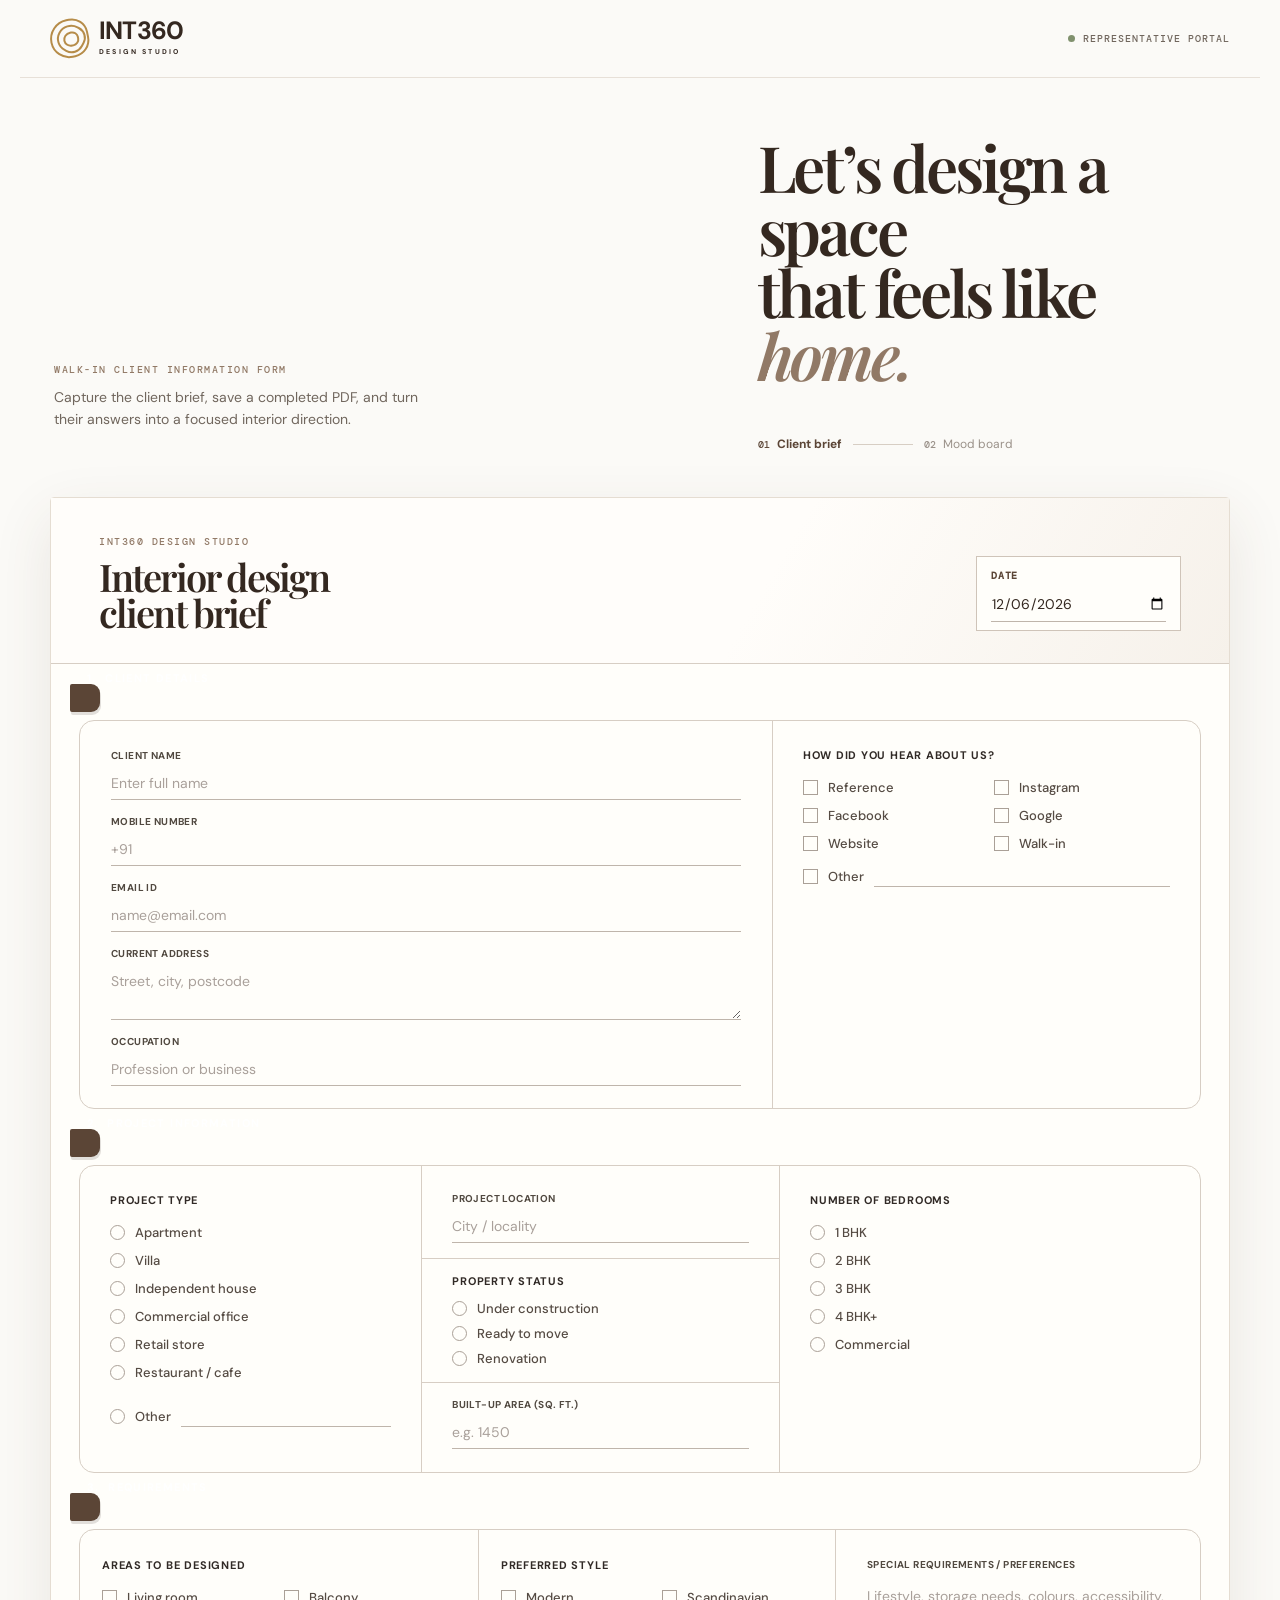
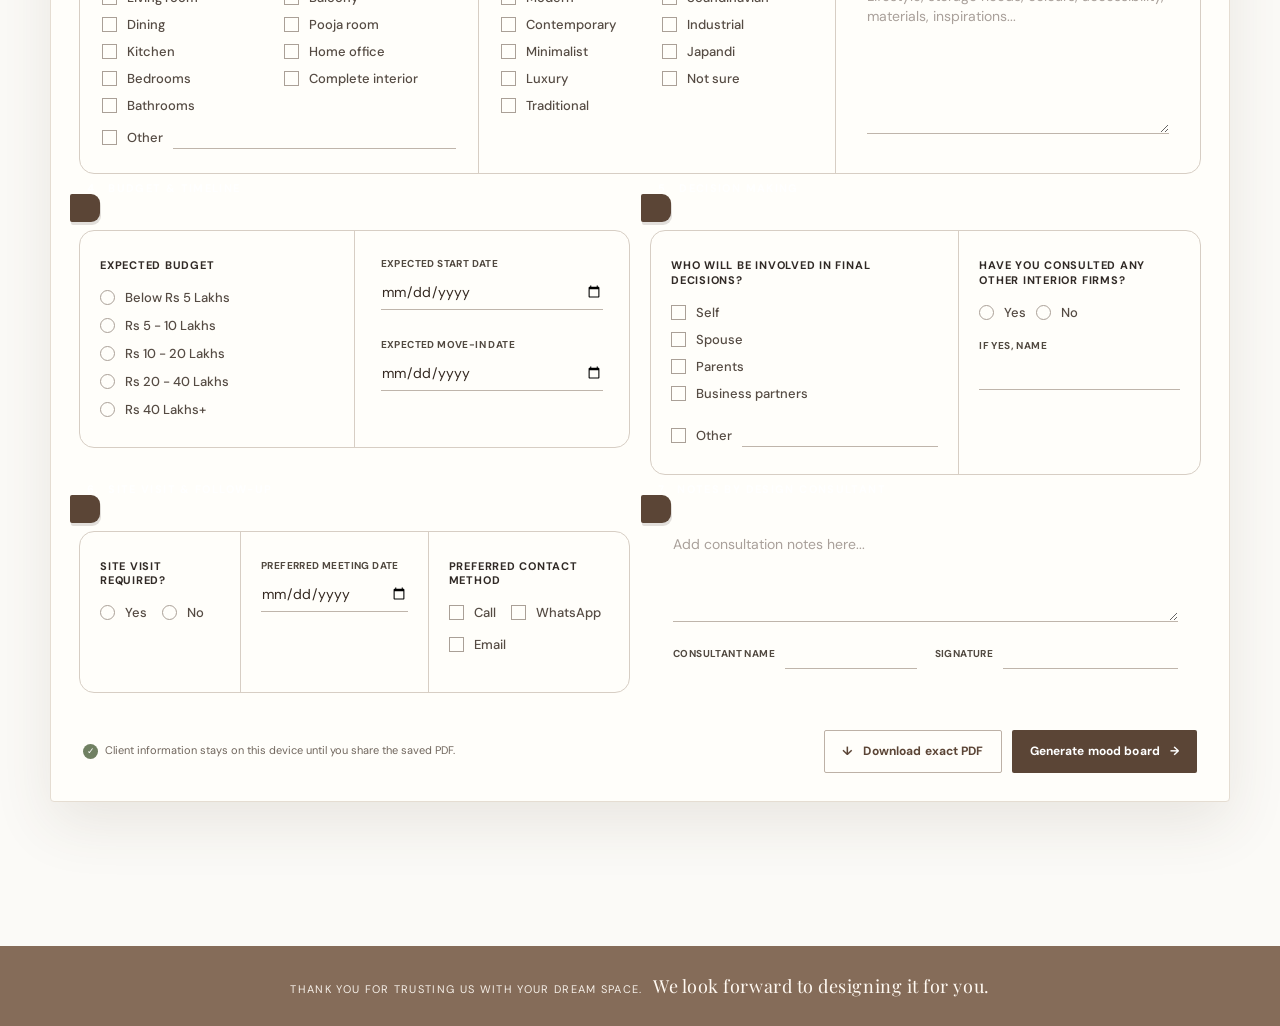
==== index.html @ fd920ab2 "Initialize project and fix PDF rendering" ====
<!doctype html>
<html lang="en">
  <head>
    <meta charset="UTF-8" />
    <meta name="viewport" content="width=device-width, initial-scale=1.0" />
    <meta name="theme-color" content="#443329" />
    <title>INT360 | Client Intake</title>
    <link rel="preconnect" href="https://images.unsplash.com" />
    <link rel="preconnect" href="https://fonts.googleapis.com" />
    <link rel="preconnect" href="https://fonts.gstatic.com" crossorigin />
    <link href="https://fonts.googleapis.com/css2?family=DM+Mono:wght@400;500&family=DM+Sans:wght@400;500;600;700&family=Playfair+Display:wght@600;700&display=swap" rel="stylesheet" />
    <link rel="stylesheet" href="styles.css" />
  </head>
  <body>
    <div class="page-shell">
      <header class="site-header">
        <a class="brand" href="#intake" aria-label="INT360 Design Studio home">
          <span class="brand-mark" aria-hidden="true"><i></i><i></i><i></i></span>
          <span><b>INT360</b><small>DESIGN STUDIO</small></span>
        </a>
        <div class="header-meta">
          <span class="live-dot"></span>
          <span>REPRESENTATIVE PORTAL</span>
        </div>
      </header>

      <main>
        <section class="intro" aria-labelledby="page-title">
          <p class="eyebrow">Walk-in client information form</p>
          <h1 id="page-title">Let’s design a space<br />that feels like <em>home.</em></h1>
          <p class="intro-copy">Capture the client brief, save a completed PDF, and turn their answers into a focused interior direction.</p>
          <div class="progress" aria-label="Two step process">
            <span class="active"><b>01</b> Client brief</span>
            <i></i>
            <span><b>02</b> Mood board</span>
          </div>
        </section>

        <section id="intake" class="intake-card" aria-labelledby="form-heading">
          <div class="form-heading">
            <div>
              <p class="form-kicker">INT360 DESIGN STUDIO</p>
              <h2 id="form-heading">Interior design<br />client brief</h2>
            </div>
            <label class="date-field">DATE
              <input type="date" name="form-date" id="form-date" />
            </label>
          </div>

          <form id="client-form">
            <fieldset class="form-section client-details">
              <legend><span>1.</span> Client details</legend>
              <div class="client-grid">
                <div class="field-stack">
                  <label>Client name<input name="clientName" id="client-name" type="text" placeholder="Enter full name" required /></label>
                  <label>Mobile number<input name="mobile" type="tel" placeholder="+91" required /></label>
                  <label>Email ID<input name="email" type="email" placeholder="name@email.com" /></label>
                  <label>Current address<textarea name="address" rows="2" placeholder="Street, city, postcode"></textarea></label>
                  <label>Occupation<input name="occupation" type="text" placeholder="Profession or business" /></label>
                </div>
                <div class="checkbox-group source-group">
                  <p class="group-title">How did you hear about us?</p>
                  <div class="options two-columns">
                    <label><input type="checkbox" name="source" value="Reference" /><span>Reference</span></label>
                    <label><input type="checkbox" name="source" value="Instagram" /><span>Instagram</span></label>
                    <label><input type="checkbox" name="source" value="Facebook" /><span>Facebook</span></label>
                    <label><input type="checkbox" name="source" value="Google" /><span>Google</span></label>
                    <label><input type="checkbox" name="source" value="Website" /><span>Website</span></label>
                    <label><input type="checkbox" name="source" value="Walk-in" /><span>Walk-in</span></label>
                  </div>
                  <label class="other-input"><input type="checkbox" name="source" value="Other" /><span>Other</span><input type="text" name="sourceOther" aria-label="Other source" /></label>
                </div>
              </div>
            </fieldset>

            <fieldset class="form-section">
              <legend><span>2.</span> Project information</legend>
              <div class="project-grid">
                <div class="checkbox-group bordered-right">
                  <p class="group-title">Project type</p>
                  <div class="options">
                    <label><input type="radio" name="projectType" value="Apartment" /><span>Apartment</span></label>
                    <label><input type="radio" name="projectType" value="Villa" /><span>Villa</span></label>
                    <label><input type="radio" name="projectType" value="Independent House" /><span>Independent house</span></label>
                    <label><input type="radio" name="projectType" value="Commercial Office" /><span>Commercial office</span></label>
                    <label><input type="radio" name="projectType" value="Retail Store" /><span>Retail store</span></label>
                    <label><input type="radio" name="projectType" value="Restaurant / Cafe" /><span>Restaurant / cafe</span></label>
                    <label class="other-input"><input type="radio" name="projectType" value="Other" /><span>Other</span><input type="text" name="projectTypeOther" aria-label="Other project type" /></label>
                  </div>
                </div>
                <div class="project-middle bordered-right">
                  <label>Project location<input name="location" type="text" placeholder="City / locality" /></label>
                  <div class="inner-divider"></div>
                  <div class="checkbox-group compact">
                    <p class="group-title">Property status</p>
                    <div class="options">
                      <label><input type="radio" name="propertyStatus" value="Under Construction" /><span>Under construction</span></label>
                      <label><input type="radio" name="propertyStatus" value="Ready to Move" /><span>Ready to move</span></label>
                      <label><input type="radio" name="propertyStatus" value="Renovation" /><span>Renovation</span></label>
                    </div>
                  </div>
                  <div class="inner-divider"></div>
                  <label>Built-up area (sq. ft.)<input name="area" type="number" min="0" placeholder="e.g. 1450" /></label>
                </div>
                <div class="checkbox-group bedrooms">
                  <p class="group-title">Number of bedrooms</p>
                  <div class="options">
                    <label><input type="radio" name="bedrooms" value="1 BHK" /><span>1 BHK</span></label>
                    <label><input type="radio" name="bedrooms" value="2 BHK" /><span>2 BHK</span></label>
                    <label><input type="radio" name="bedrooms" value="3 BHK" /><span>3 BHK</span></label>
                    <label><input type="radio" name="bedrooms" value="4 BHK+" /><span>4 BHK+</span></label>
                    <label><input type="radio" name="bedrooms" value="Commercial" /><span>Commercial</span></label>
                  </div>
                </div>
              </div>
            </fieldset>

            <fieldset class="form-section">
              <legend><span>3.</span> Requirements</legend>
              <div class="requirements-grid">
                <div class="checkbox-group bordered-right">
                  <p class="group-title">Areas to be designed</p>
                  <div class="options two-columns">
                    <label><input type="checkbox" name="areas" value="Living Room" /><span>Living room</span></label>
                    <label><input type="checkbox" name="areas" value="Balcony" /><span>Balcony</span></label>
                    <label><input type="checkbox" name="areas" value="Dining" /><span>Dining</span></label>
                    <label><input type="checkbox" name="areas" value="Pooja Room" /><span>Pooja room</span></label>
                    <label><input type="checkbox" name="areas" value="Kitchen" /><span>Kitchen</span></label>
                    <label><input type="checkbox" name="areas" value="Home Office" /><span>Home office</span></label>
                    <label><input type="checkbox" name="areas" value="Bedrooms" /><span>Bedrooms</span></label>
                    <label><input type="checkbox" name="areas" value="Complete Interior" /><span>Complete interior</span></label>
                    <label><input type="checkbox" name="areas" value="Bathrooms" /><span>Bathrooms</span></label>
                  </div>
                  <label class="other-input"><input type="checkbox" name="areas" value="Other" /><span>Other</span><input type="text" name="areasOther" aria-label="Other area" /></label>
                </div>
                <div class="checkbox-group bordered-right styles">
                  <p class="group-title">Preferred style</p>
                  <div class="options two-columns">
                    <label><input type="checkbox" name="style" value="Modern" /><span>Modern</span></label>
                    <label><input type="checkbox" name="style" value="Scandinavian" /><span>Scandinavian</span></label>
                    <label><input type="checkbox" name="style" value="Contemporary" /><span>Contemporary</span></label>
                    <label><input type="checkbox" name="style" value="Industrial" /><span>Industrial</span></label>
                    <label><input type="checkbox" name="style" value="Minimalist" /><span>Minimalist</span></label>
                    <label><input type="checkbox" name="style" value="Japandi" /><span>Japandi</span></label>
                    <label><input type="checkbox" name="style" value="Luxury" /><span>Luxury</span></label>
                    <label><input type="checkbox" name="style" value="Not Sure" /><span>Not sure</span></label>
                    <label><input type="checkbox" name="style" value="Traditional" /><span>Traditional</span></label>
                  </div>
                </div>
                <label class="special-field">Special requirements / preferences<textarea name="preferences" rows="7" placeholder="Lifestyle, storage needs, colours, accessibility, materials, inspirations..."></textarea></label>
              </div>
            </fieldset>

            <div class="split-row">
              <fieldset class="form-section half-section">
                <legend><span>4.</span> Budget &amp; timeline</legend>
                <div class="budget-grid">
                  <div class="checkbox-group bordered-right">
                    <p class="group-title">Expected budget</p>
                    <div class="options">
                      <label><input type="radio" name="budget" value="Below Rs 5 Lakhs" /><span>Below Rs 5 Lakhs</span></label>
                      <label><input type="radio" name="budget" value="Rs 5 - 10 Lakhs" /><span>Rs 5 - 10 Lakhs</span></label>
                      <label><input type="radio" name="budget" value="Rs 10 - 20 Lakhs" /><span>Rs 10 - 20 Lakhs</span></label>
                      <label><input type="radio" name="budget" value="Rs 20 - 40 Lakhs" /><span>Rs 20 - 40 Lakhs</span></label>
                      <label><input type="radio" name="budget" value="Rs 40 Lakhs+" /><span>Rs 40 Lakhs+</span></label>
                    </div>
                  </div>
                  <div class="dates">
                    <label>Expected start date<input name="startDate" type="date" /></label>
                    <label>Expected move-in date<input name="moveInDate" type="date" /></label>
                  </div>
                </div>
              </fieldset>

              <fieldset class="form-section half-section">
                <legend><span>5.</span> Decision making</legend>
                <div class="decision-grid">
                  <div class="checkbox-group bordered-right">
                    <p class="group-title">Who will be involved in final decisions?</p>
                    <div class="options">
                      <label><input type="checkbox" name="decisionMakers" value="Self" /><span>Self</span></label>
                      <label><input type="checkbox" name="decisionMakers" value="Spouse" /><span>Spouse</span></label>
                      <label><input type="checkbox" name="decisionMakers" value="Parents" /><span>Parents</span></label>
                      <label><input type="checkbox" name="decisionMakers" value="Business Partners" /><span>Business partners</span></label>
                      <label class="other-input"><input type="checkbox" name="decisionMakers" value="Other" /><span>Other</span><input type="text" name="decisionOther" aria-label="Other decision maker" /></label>
                    </div>
                  </div>
                  <div class="checkbox-group consult">
                    <p class="group-title">Have you consulted any other interior firms?</p>
                    <div class="options inline-options">
                      <label><input type="radio" name="otherFirms" value="Yes" /><span>Yes</span></label>
                      <label><input type="radio" name="otherFirms" value="No" /><span>No</span></label>
                    </div>
                    <label class="mini-input">If yes, name<input name="otherFirmName" type="text" /></label>
                  </div>
                </div>
              </fieldset>
            </div>

            <div class="split-row last-row">
              <fieldset class="form-section half-section">
                <legend><span>6.</span> Site visit &amp; follow-up</legend>
                <div class="followup-grid">
                  <div class="checkbox-group bordered-right">
                    <p class="group-title">Site visit required?</p>
                    <div class="options inline-options"><label><input type="radio" name="siteVisit" value="Yes" /><span>Yes</span></label><label><input type="radio" name="siteVisit" value="No" /><span>No</span></label></div>
                  </div>
                  <label class="bordered-right">Preferred meeting date<input name="meetingDate" type="date" /></label>
                  <div class="checkbox-group">
                    <p class="group-title">Preferred contact method</p>
                    <div class="options inline-options"><label><input type="checkbox" name="contact" value="Call" /><span>Call</span></label><label><input type="checkbox" name="contact" value="WhatsApp" /><span>WhatsApp</span></label><label><input type="checkbox" name="contact" value="Email" /><span>Email</span></label></div>
                  </div>
                </div>
              </fieldset>

              <fieldset class="form-section half-section consultant-section">
                <legend><span>7.</span> Notes by design consultant</legend>
                <textarea name="consultantNotes" rows="4" aria-label="Notes by design consultant" placeholder="Add consultation notes here..."></textarea>
                <div class="consultant-signoff"><label>Consultant name<input name="consultantName" type="text" /></label><label>Signature<input name="signature" type="text" /></label></div>
              </fieldset>
            </div>

            <div class="form-actions">
              <p><span class="privacy-mark">✓</span> Client information stays on this device until you share the saved PDF.</p>
              <div class="action-buttons">
                <button type="button" class="button secondary" id="save-pdf"><span>↓</span> Download exact PDF</button>
                <button type="submit" class="button primary">Generate mood board <span>→</span></button>
              </div>
            </div>
          </form>
        </section>

        <section id="moodboard" class="moodboard" hidden aria-live="polite">
          <div class="moodboard-heading">
            <div>
              <p class="eyebrow">Step 02 · Design direction</p>
              <h2 id="mood-title">A mood board for <em>your client.</em></h2>
            </div>
            <button class="button secondary" type="button" id="back-to-form">← Edit brief</button>
          </div>
          <div class="direction-strip">
            <div><span>DESIGN LANGUAGE</span><b id="direction-style">Contemporary warmth</b></div>
            <div><span>PROJECT</span><b id="direction-project">Interior project</b></div>
            <div><span>FOCUS</span><b id="direction-focus">Comfort + function</b></div>
            <div><span>CLIENT CUES</span><b id="direction-cues">Personalised direction</b></div>
            <button class="button dark" type="button" id="save-board">↓ Save board as PDF</button>
          </div>
          <div class="board-layout">
            <figure class="board-image image-large"><img id="board-image-1" src="https://images.unsplash.com/photo-1618221195710-dd6b41faaea6?auto=format&fit=crop&w=1200&q=85" alt="Warm contemporary living room" /><figcaption id="board-caption-1">Soft structure, natural light</figcaption></figure>
            <figure class="board-image image-tall"><img id="board-image-2" src="https://images.unsplash.com/photo-1600566753190-17f0baa2a6c3?auto=format&fit=crop&w=900&q=85" alt="Designed interior detail" /><figcaption id="board-caption-2">Material tactility</figcaption></figure>
            <div class="palette-card">
              <p class="eyebrow">Material palette</p>
              <div class="swatches" id="swatches"><i style="--colour:#3f3029"></i><i style="--colour:#8e715b"></i><i style="--colour:#d5c2a5"></i><i style="--colour:#f0e9df"></i></div>
              <p id="palette-copy">Walnut · bronzed metal · limestone · warm ivory</p>
            </div>
            <figure class="board-image image-wide"><img id="board-image-3" src="https://images.unsplash.com/photo-1616486338812-3dadae4b4ace?auto=format&fit=crop&w=1200&q=85" alt="Minimal bedroom interior" /><figcaption id="board-caption-3">A composed, lived-in calm</figcaption></figure>
            <aside class="board-notes">
              <span class="quote-mark">“</span>
              <p id="board-brief">A directional concept shaped around the client’s brief.</p>
              <span class="note-label">CONCEPT NOTE</span>
            </aside>
          </div>
          <p class="board-footnote">This is an early visual direction, intended to guide the studio conversation rather than final material selection.</p>
        </section>
      </main>

      <footer>Thank you for trusting us with your dream space. <em>We look forward to designing it for you.</em></footer>
    </div>
    <div id="toast" role="status" aria-live="polite"></div>
    <script src="app.js"></script>
  </body>
</html>
---- styles.css ----
:root {
  --ink: #342820;
  --brown: #5b4536;
  --clay: #917966;
  --sand: #ebe4da;
  --paper: #fbfaf7;
  --line: #d7cec4;
  --muted: #70665d;
  --accent: #b68c49;
}

* { box-sizing: border-box; }
html { scroll-behavior: smooth; }
body { margin: 0; color: var(--ink); background: #eee9e1; font-family: "DM Sans", Arial, sans-serif; }
button, input, textarea { font: inherit; }
button { cursor: pointer; }
.page-shell { overflow: hidden; background: var(--paper); min-height: 100vh; }
.site-header { height: 78px; max-width: 1240px; margin: auto; display: flex; align-items: center; justify-content: space-between; padding: 0 30px; border-bottom: 1px solid #e7e0d8; }
.brand { display: inline-flex; align-items: center; gap: 10px; color: var(--ink); text-decoration: none; letter-spacing: -.05em; }
.brand b { display: block; font-size: 25px; line-height: 20px; }
.brand small { display: block; margin-top: 6px; font-size: 7px; letter-spacing: .31em; font-weight: 700; }
.brand-mark { width: 39px; height: 39px; position: relative; transform: rotate(-12deg); }
.brand-mark i { position: absolute; border: 2px solid var(--accent); border-radius: 55% 45% 48% 52%; inset: 0; }
.brand-mark i:nth-child(2) { inset: 6px 4px 5px 7px; transform: rotate(40deg); }
.brand-mark i:nth-child(3) { inset: 13px 10px 11px 13px; }
.header-meta { display: flex; align-items: center; gap: 8px; font: 500 10px "DM Mono", monospace; letter-spacing: .1em; color: var(--muted); }
.live-dot { width: 7px; height: 7px; background: #80916e; border-radius: 50%; }

main { max-width: 1240px; margin: auto; padding: 58px 30px 76px; }
.intro { display: grid; grid-template-columns: minmax(0, 1.15fr) minmax(310px, .85fr); column-gap: 70px; align-items: end; padding: 0 4px 45px; }
.eyebrow, .form-kicker { margin: 0 0 11px; color: var(--clay); text-transform: uppercase; letter-spacing: .15em; font: 500 10px "DM Mono", monospace; }
h1, h2 { font-family: "Playfair Display", Georgia, serif; font-weight: 600; letter-spacing: -.05em; }
h1 { margin: 0; max-width: 700px; font-size: clamp(40px, 5vw, 68px); line-height: .98; }
h1 em, h2 em, footer em { color: var(--clay); font-weight: 600; }
.intro-copy { margin: 0 0 22px; max-width: 370px; color: var(--muted); line-height: 1.55; font-size: 14px; }
.progress { display: flex; align-items: center; gap: 11px; color: #9a9189; font-size: 12px; }
.progress span { display: flex; align-items: center; gap: 7px; }
.progress b { font: 500 10px "DM Mono", monospace; }
.progress .active { color: var(--brown); font-weight: 700; }
.progress i { height: 1px; width: 60px; background: var(--line); }

.intake-card { background: #fffefa; box-shadow: 0 21px 60px rgba(82, 62, 47, .11); border: 1px solid #e5ddd2; border-radius: 4px; }
.form-heading { min-height: 159px; padding: 37px 48px 32px; display: flex; align-items: end; justify-content: space-between; border-bottom: 1px solid var(--line); background: linear-gradient(120deg, #fffdfa 60%, #f6f1ea); }
.form-heading h2 { margin: 0; font-size: 38px; line-height: .95; }
.date-field { width: 205px; padding: 12px 14px 8px; color: var(--brown); border: 1px solid #cfc4b9; background: #fffefa; font: 600 10px "DM Mono", monospace; letter-spacing: .08em; }
.date-field input { display: block; width: 100%; margin-top: 6px; padding: 0 0 3px; border: 0; border-bottom: 1px solid #a99e94; color: var(--ink); font: 13px "DM Sans", sans-serif; background: transparent; outline: 0; }
form { padding: 0 28px 28px; }
fieldset { min-inline-size: 0; margin: 0; padding: 28px 0 0; border: 0; }
.form-section { position: relative; }
legend { padding: 0; color: #fff; text-transform: uppercase; letter-spacing: .125em; font-size: 11px; font-weight: 700; }
legend span { margin-right: 4px; }
legend::before { content: ""; position: absolute; z-index: 0; left: -9px; top: 20px; width: fit-content; height: 28px; padding: 0 15px; border-radius: 2px 9px 9px 2px; background: var(--brown); box-shadow: 1px 3px 0 rgba(50, 37, 29, .14); }
legend { position: relative; z-index: 1; height: 28px; padding: 7px 8px 0; }
.client-grid, .project-grid, .requirements-grid, .budget-grid, .decision-grid, .followup-grid { border: 1px solid var(--line); border-radius: 15px; overflow: hidden; display: grid; }
.client-grid { grid-template-columns: 3fr 1.85fr; }
.field-stack { padding: 28px 31px 22px; border-right: 1px solid var(--line); }
label { display: block; color: #514940; text-transform: uppercase; letter-spacing: .04em; font-size: 10px; font-weight: 700; }
input[type="text"], input[type="tel"], input[type="email"], input[type="number"], input[type="date"], textarea { display: block; width: 100%; margin-top: 8px; padding: 4px 0 7px; border: 0; border-bottom: 1px solid #bfb5ab; background: transparent; color: var(--ink); outline: none; border-radius: 0; font: 14px "DM Sans", sans-serif; letter-spacing: 0; text-transform: none; }
input:focus, textarea:focus { border-bottom-color: var(--accent); box-shadow: 0 2px 0 rgba(182, 140, 73, .15); }
textarea { resize: vertical; line-height: 1.42; }
textarea::placeholder, input::placeholder { color: #a9a09a; }
.field-stack > label { margin-bottom: 15px; }
.field-stack > label:last-child { margin-bottom: 0; }
.checkbox-group { padding: 27px 30px 25px; }
.group-title { margin: 0 0 16px; color: #312a26; text-transform: uppercase; letter-spacing: .07em; font-size: 11px; font-weight: 700; line-height: 1.35; }
.options { display: grid; gap: 11px; }
.options.two-columns { grid-template-columns: repeat(2, minmax(0, 1fr)); column-gap: 16px; }
.options label, .other-input { display: flex; align-items: center; gap: 10px; color: #554b43; text-transform: none; letter-spacing: 0; font-size: 13px; font-weight: 500; white-space: nowrap; }
input[type="checkbox"], input[type="radio"] { appearance: none; width: 15px; height: 15px; flex: 0 0 15px; margin: 0; border: 1px solid #aaa097; background: #fffefa; display: grid; place-content: center; cursor: pointer; }
input[type="radio"] { border-radius: 50%; }
input[type="checkbox"]::after, input[type="radio"]::after { content: ""; width: 7px; height: 7px; transform: scale(0); background: var(--brown); transition: transform .12s ease; }
input[type="checkbox"]::after { clip-path: polygon(14% 44%, 0 65%, 40% 100%, 100% 21%, 79% 0, 38% 58%); background: var(--brown); }
input[type="radio"]::after { border-radius: 50%; }
input[type="checkbox"]:checked::after, input[type="radio"]:checked::after { transform: scale(1); }
.other-input { margin-top: 13px; }
.other-input input[type="text"] { margin: 0; min-width: 0; padding: 0 0 3px; }

.project-grid { grid-template-columns: 1.1fr 1.15fr 1.35fr; }
.bordered-right { border-right: 1px solid var(--line); }
.project-middle { padding: 26px 30px 23px; }
.project-middle > label, .dates label, .followup-grid > label { display: block; }
.inner-divider { height: 1px; margin: 15px -30px; background: var(--line); }
.project-middle .checkbox-group { padding: 0; }
.compact .group-title { margin-bottom: 11px; }
.compact .options { gap: 8px; }
.bedrooms { padding-left: 30px; }
.requirements-grid { grid-template-columns: 1.15fr 1.03fr 1.05fr; }
.requirements-grid > .checkbox-group { padding: 28px 22px 24px; }
.requirements-grid .options { gap: 10px; }
.special-field { padding: 28px 31px 22px; }
.special-field textarea { margin-top: 12px; min-height: 150px; }
.split-row { display: grid; grid-template-columns: 1fr 1fr; gap: 20px; }
.half-section { min-width: 0; }
.budget-grid { grid-template-columns: 1fr 1fr; min-height: 218px; }
.budget-grid .checkbox-group { padding: 27px 20px; }
.budget-grid .options { gap: 11px; }
.dates { padding: 26px 26px 19px; }
.dates label { margin-bottom: 28px; }
.dates label:last-child { margin-bottom: 0; }
.decision-grid { grid-template-columns: 1.28fr 1fr; min-height: 218px; }
.decision-grid .checkbox-group { padding: 27px 20px; }
.decision-grid .options { gap: 10px; }
.consult .group-title { max-width: 185px; }
.inline-options { display: flex; flex-wrap: wrap; gap: 15px; }
.mini-input { margin-top: 18px; }
.last-row .form-section { padding-top: 28px; }
.followup-grid { grid-template-columns: .9fr 1.05fr 1.12fr; min-height: 162px; }
.followup-grid .checkbox-group, .followup-grid > label { padding: 27px 20px; }
.followup-grid > label { margin: 0; }
.consultant-section { padding-left: 0; padding-right: 0; }
.consultant-section > textarea { display: block; margin: 0 23px; width: calc(100% - 46px); min-height: 80px; }
.consultant-signoff { display: grid; grid-template-columns: 1fr 1fr; gap: 18px; padding: 17px 23px 20px; }
.consultant-signoff label { display: flex; align-items: baseline; gap: 10px; white-space: nowrap; }
.consultant-signoff input { margin: 0; min-width: 0; }
.form-actions { display: flex; justify-content: space-between; align-items: center; padding: 37px 4px 0; gap: 20px; }
.form-actions p { margin: 0; max-width: 390px; color: var(--muted); font-size: 11px; line-height: 1.45; }
.privacy-mark { display: inline-grid; place-items: center; width: 15px; height: 15px; margin-right: 4px; border-radius: 50%; color: #fff; background: #708062; font-size: 9px; }
.action-buttons { display: flex; gap: 10px; }
.button { display: inline-flex; align-items: center; justify-content: center; gap: 10px; min-height: 43px; padding: 0 17px; border: 1px solid transparent; border-radius: 2px; font-size: 12px; font-weight: 700; letter-spacing: .01em; transition: transform .15s ease, background .15s ease; }
.button:hover { transform: translateY(-1px); }
.button.primary { color: #fff; background: var(--brown); }
.button.secondary { color: var(--brown); border-color: #bdb1a6; background: transparent; }
.button.dark { color: #fff; background: var(--ink); }

.moodboard { margin-top: 72px; scroll-margin-top: 20px; }
.moodboard-heading { display: flex; align-items: flex-end; justify-content: space-between; gap: 25px; margin-bottom: 24px; }
.moodboard-heading h2 { margin: 0; font-size: clamp(34px, 4.4vw, 53px); line-height: 1; }
.direction-strip { display: grid; grid-template-columns: 1.05fr .78fr 1.05fr 1.05fr auto; gap: 22px; align-items: center; padding: 21px 23px; background: var(--brown); color: #fff; }
.direction-strip div { min-width: 0; }
.direction-strip span, .note-label { display: block; color: #dfd1bf; font: 500 9px "DM Mono", monospace; letter-spacing: .12em; }
.direction-strip b { display: block; overflow: hidden; margin-top: 6px; text-overflow: ellipsis; white-space: nowrap; font-size: 13px; }
.board-layout { display: grid; grid-template-columns: 1.1fr .8fr 1fr; grid-template-rows: 255px 210px; gap: 14px; padding-top: 14px; }
.board-image { position: relative; overflow: hidden; margin: 0; background: #dcd1c5; }
.board-image img { display: block; width: 100%; height: 100%; object-fit: cover; filter: saturate(.78) contrast(.98); transition: transform .5s ease; }
.board-image:hover img { transform: scale(1.025); }
.board-image figcaption { position: absolute; bottom: 0; left: 0; padding: 18px 19px 16px; width: 100%; color: #fff; background: linear-gradient(transparent, rgba(31, 22, 17, .7)); font: 600 15px "Playfair Display", Georgia, serif; }
.image-large { grid-row: span 2; }
.image-tall { grid-column: 2; }
.image-wide { grid-column: 2 / span 2; }
.palette-card { padding: 30px; background: #e9e1d7; }
.swatches { display: flex; margin: 23px 0 15px; }
.swatches i { width: 31px; height: 42px; margin-left: -2px; border: 2px solid #e9e1d7; background: var(--colour); }
.palette-card > p:last-child { margin: 0; max-width: 180px; color: #685d54; line-height: 1.5; font-size: 12px; }
.board-notes { position: relative; display: flex; flex-direction: column; justify-content: flex-end; padding: 25px 29px; color: #f4ede5; background: #7a6150; }
.quote-mark { position: absolute; top: 4px; left: 18px; color: #b79b83; font: 100px/1 Georgia, serif; }
.board-notes p { position: relative; margin: 0 0 18px; font: 600 21px/1.18 "Playfair Display", Georgia, serif; }
.board-notes .note-label { color: #dac4af; }
.board-footnote { margin: 15px 0 0; color: var(--muted); font-size: 11px; }
footer { margin-top: 68px; padding: 28px; color: #f5efe8; text-align: center; letter-spacing: .12em; background: #856c59; font-size: 11px; text-transform: uppercase; }
footer em { margin-left: 6px; color: #fff9f2; letter-spacing: .03em; text-transform: none; font: 18px "Playfair Display", Georgia, serif; }
#toast { position: fixed; z-index: 10; left: 50%; bottom: 28px; transform: translate(-50%, 20px); opacity: 0; padding: 12px 17px; border-radius: 3px; color: #fff; background: var(--ink); box-shadow: 0 8px 25px rgba(30, 20, 14, .2); transition: .25s ease; pointer-events: none; font-size: 13px; }
#toast.show { transform: translate(-50%, 0); opacity: 1; }

@media (max-width: 850px) {
  main { padding: 40px 18px 56px; }
  .site-header { padding: 0 18px; }
  .intro { grid-template-columns: 1fr; gap: 26px; padding-bottom: 35px; }
  .client-grid, .project-grid, .requirements-grid { grid-template-columns: 1fr; }
  .field-stack, .bordered-right { border-right: 0; border-bottom: 1px solid var(--line); }
  .project-middle, .checkbox-group { padding: 25px; }
  .split-row { grid-template-columns: 1fr; gap: 0; }
  .form-heading { padding: 30px 28px; }
  .form-heading h2 { font-size: 32px; }
  .requirements-grid .checkbox-group { padding: 25px; }
  .special-field { min-height: 180px; }
}
@media (max-width: 570px) {
  .header-meta { display: none; }
  h1 { font-size: 44px; }
  .form-heading { display: block; }
  .date-field { display: block; width: 100%; margin-top: 25px; }
  form { padding: 0 15px 22px; }
  .options.two-columns, .budget-grid, .decision-grid, .followup-grid { grid-template-columns: 1fr; }
  .budget-grid .checkbox-group, .decision-grid .checkbox-group { border-bottom: 1px solid var(--line); border-right: 0; }
  .followup-grid > label { border-bottom: 1px solid var(--line); border-right: 0; }
  .consultant-signoff { grid-template-columns: 1fr; }
  .form-actions, .moodboard-heading { align-items: stretch; flex-direction: column; }
  .action-buttons { flex-direction: column-reverse; }
  .action-buttons .button, .moodboard-heading .button { width: 100%; }
  .direction-strip { grid-template-columns: 1fr 1fr; gap: 16px; }
  .direction-strip .button { grid-column: span 2; width: 100%; }
  .board-layout { grid-template-columns: 1fr 1fr; grid-template-rows: 230px 180px 220px; }
  .image-large { grid-column: span 2; grid-row: auto; }
  .image-tall { grid-column: auto; }
  .image-wide { grid-column: span 2; }
  .board-notes { display: none; }
  footer { margin-top: 45px; line-height: 1.75; }
}

@media print {
  @page { size: A4; margin: 7mm; }
  body { background: #fff; }
  .site-header, .intro, .moodboard, footer, #toast, .form-actions { display: none !important; }
  main { max-width: none; padding: 0; }
  .intake-card { border: 0; box-shadow: none; }
  .form-heading { min-height: 75px; padding: 12px 18px; }
  .form-heading h2 { font-size: 22px; }
  .form-kicker { margin-bottom: 4px; font-size: 7px; }
  .date-field { width: 150px; padding: 6px 8px; font-size: 7px; }
  .date-field input { margin-top: 2px; font-size: 9px; }
  form { padding: 0 12px 12px; }
  fieldset { padding-top: 16px; break-inside: avoid; }
  legend { height: 18px; padding-top: 4px; font-size: 7px; }
  legend::before { top: 11px; height: 18px; }
  .client-grid, .project-grid, .requirements-grid, .budget-grid, .decision-grid, .followup-grid { border-radius: 8px; }
  .field-stack, .checkbox-group, .project-middle, .special-field, .budget-grid .checkbox-group, .decision-grid .checkbox-group, .followup-grid .checkbox-group, .followup-grid > label { padding: 13px 14px; }
  .group-title { margin-bottom: 8px; font-size: 7px; }
  .options { gap: 4px; }
  .options label, .other-input { gap: 5px; font-size: 8px; }
  input[type="checkbox"], input[type="radio"] { width: 9px; height: 9px; flex-basis: 9px; }
  input[type="checkbox"]::after, input[type="radio"]::after { width: 5px; height: 5px; }
  label { font-size: 7px; }
  input[type="text"], input[type="tel"], input[type="email"], input[type="number"], input[type="date"], textarea { margin-top: 3px; padding: 1px 0 3px; font-size: 8px; }
  .field-stack > label { margin-bottom: 6px; }
  .project-middle { padding-top: 13px; padding-bottom: 10px; }
  .inner-divider { margin: 7px -14px; }
  .requirements-grid > .checkbox-group { padding: 13px 14px; }
  .special-field textarea { min-height: 50px; }
  .split-row { gap: 10px; }
  .budget-grid, .decision-grid { min-height: 125px; }
  .dates { padding: 13px 14px 9px; }
  .dates label { margin-bottom: 14px; }
  .followup-grid { min-height: 90px; }
  .consultant-section > textarea { min-height: 35px; margin: 0 14px; width: calc(100% - 28px); }
  .consultant-signoff { gap: 10px; padding: 8px 14px 10px; }
  .other-input { margin-top: 5px; }

  body.print-board .intake-card { display: none !important; }
  body.print-board .moodboard { display: block !important; margin: 0; }
  body.print-board .moodboard-heading { margin-bottom: 12px; }
  body.print-board .moodboard-heading .button, body.print-board .board-footnote { display: none; }
  body.print-board .moodboard-heading h2 { font-size: 28px; }
  body.print-board .direction-strip { padding: 12px 14px; }
  body.print-board .board-layout { grid-template-rows: 205px 170px; gap: 9px; padding-top: 9px; }
  body.print-board .palette-card { padding: 20px; }
  body.print-board .board-notes { padding: 18px; }
  body.print-board .board-notes p { margin-bottom: 10px; font-size: 16px; }
  body.print-board .image-wide { min-height: 170px; }
}
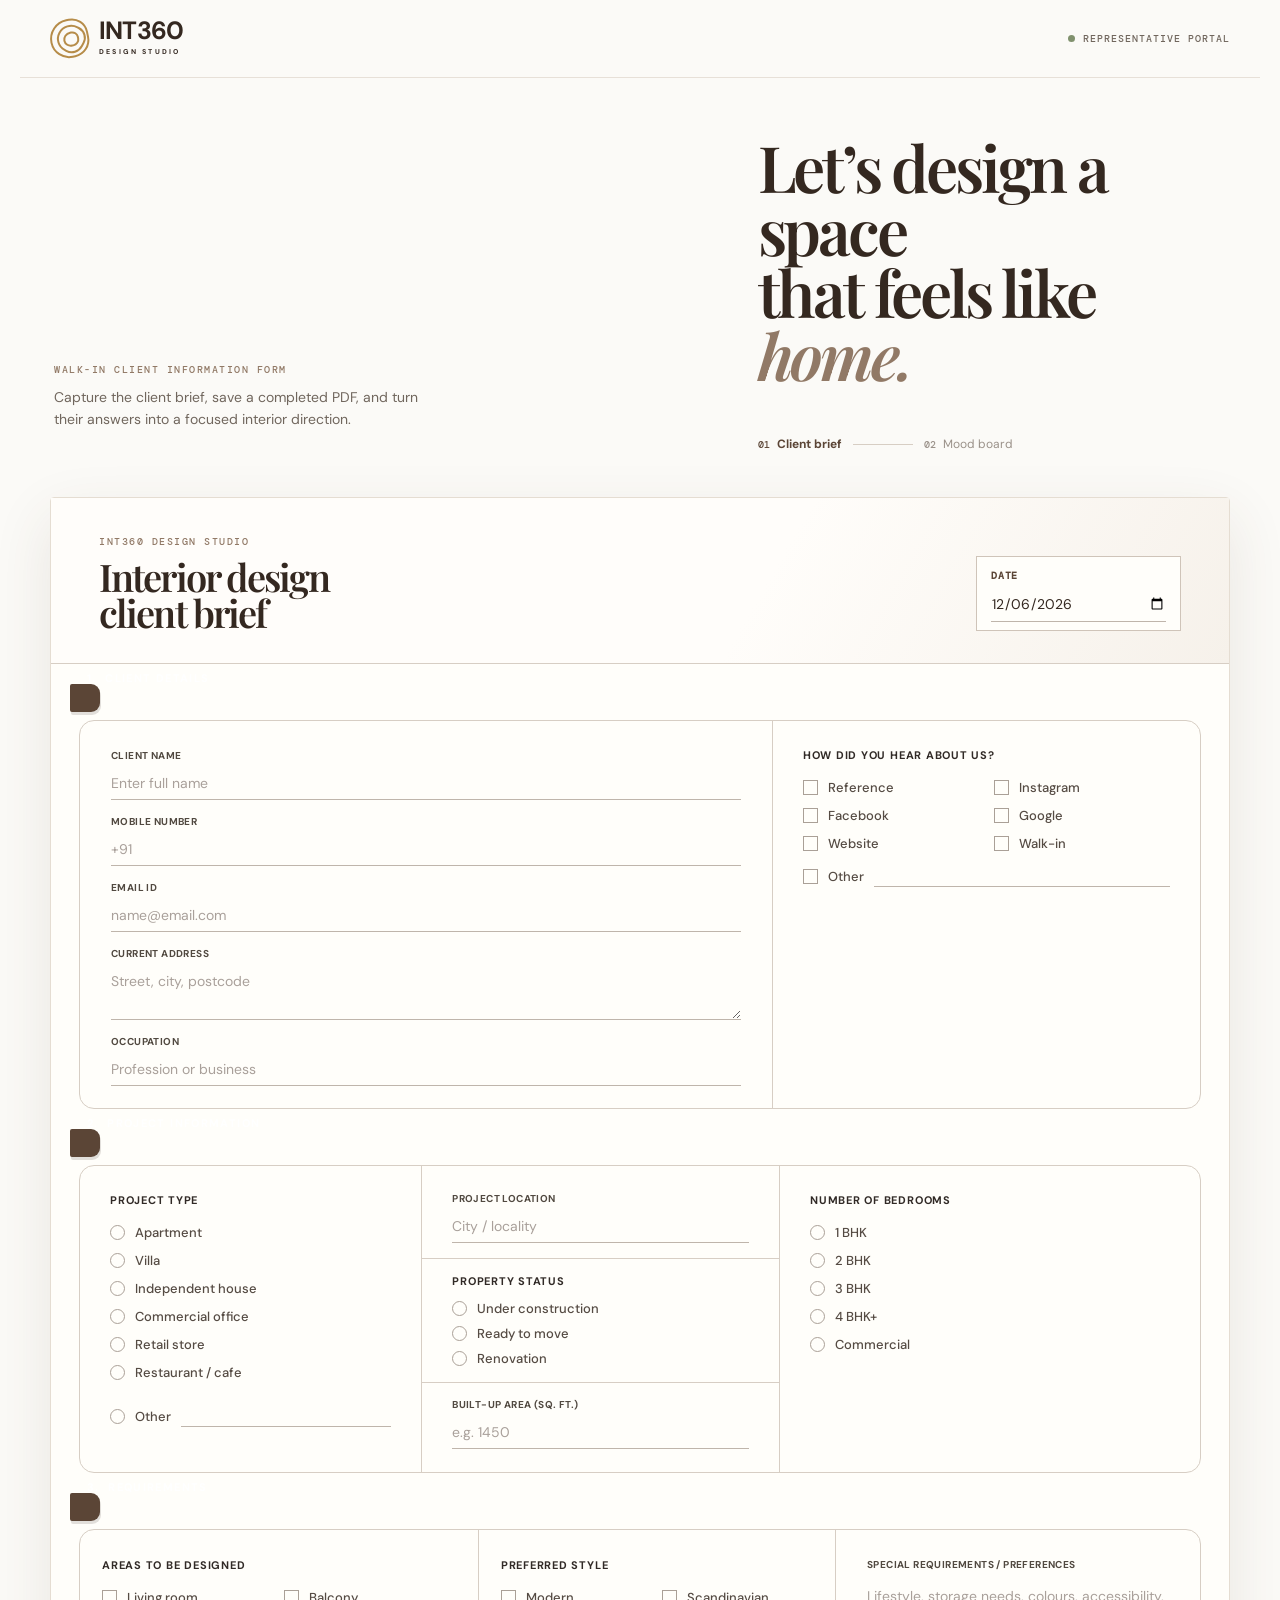
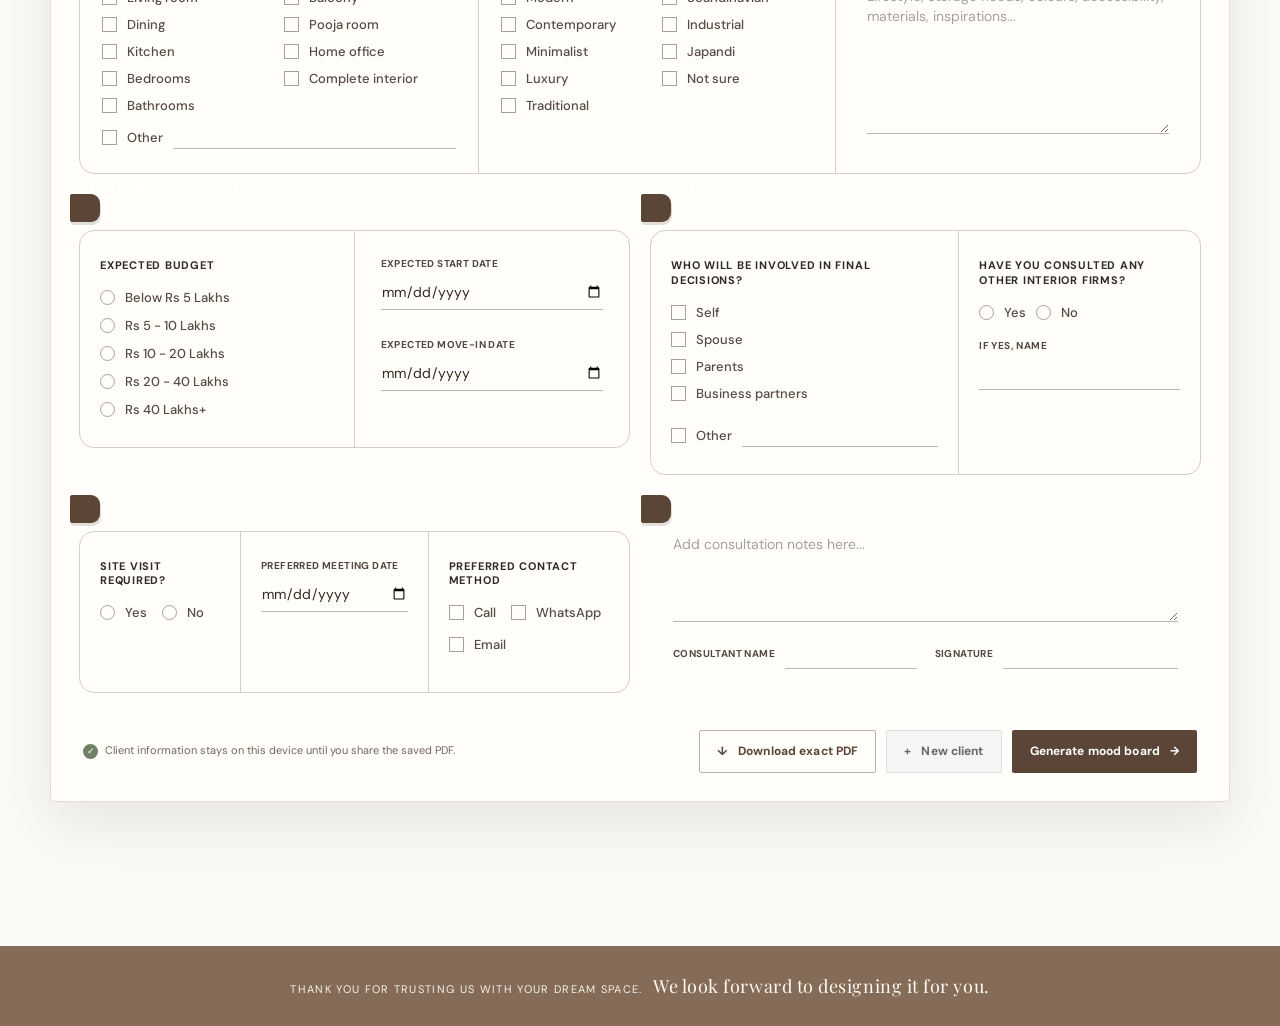
==== commit f29ab432: "Add new client button with confirmation alert and update gitignore - Add new-client button to form a" ====
--- a/index.html
+++ b/index.html
@@ -224,8 +224,10 @@
               <p><span class="privacy-mark">✓</span> Client information stays on this device until you share the saved PDF.</p>
               <div class="action-buttons">
                 <button type="button" class="button secondary" id="save-pdf"><span>↓</span> Download exact PDF</button>
+                <button type="button" class="button tertiary" id="new-client"><span>+</span> New client</button>
                 <button type="submit" class="button primary">Generate mood board <span>→</span></button>
               </div>
+              <div id="save-indicator" style="position: fixed; bottom: 20px; right: 20px; background: #443329; color: #fff; padding: 8px 16px; border-radius: 4px; font-size: 13px; opacity: 0; transition: opacity 0.3s ease; pointer-events: none;">Saved</div>
             </div>
           </form>
         </section>
--- a/styles.css
+++ b/styles.css
@@ -120,6 +120,7 @@
 .button:hover { transform: translateY(-1px); }
 .button.primary { color: #fff; background: var(--brown); }
 .button.secondary { color: var(--brown); border-color: #bdb1a6; background: transparent; }
+.button.tertiary { color: #666; border-color: #e0e0e0; background: #f5f5f5; }
 .button.dark { color: #fff; background: var(--ink); }
 
 .moodboard { margin-top: 72px; scroll-margin-top: 20px; }
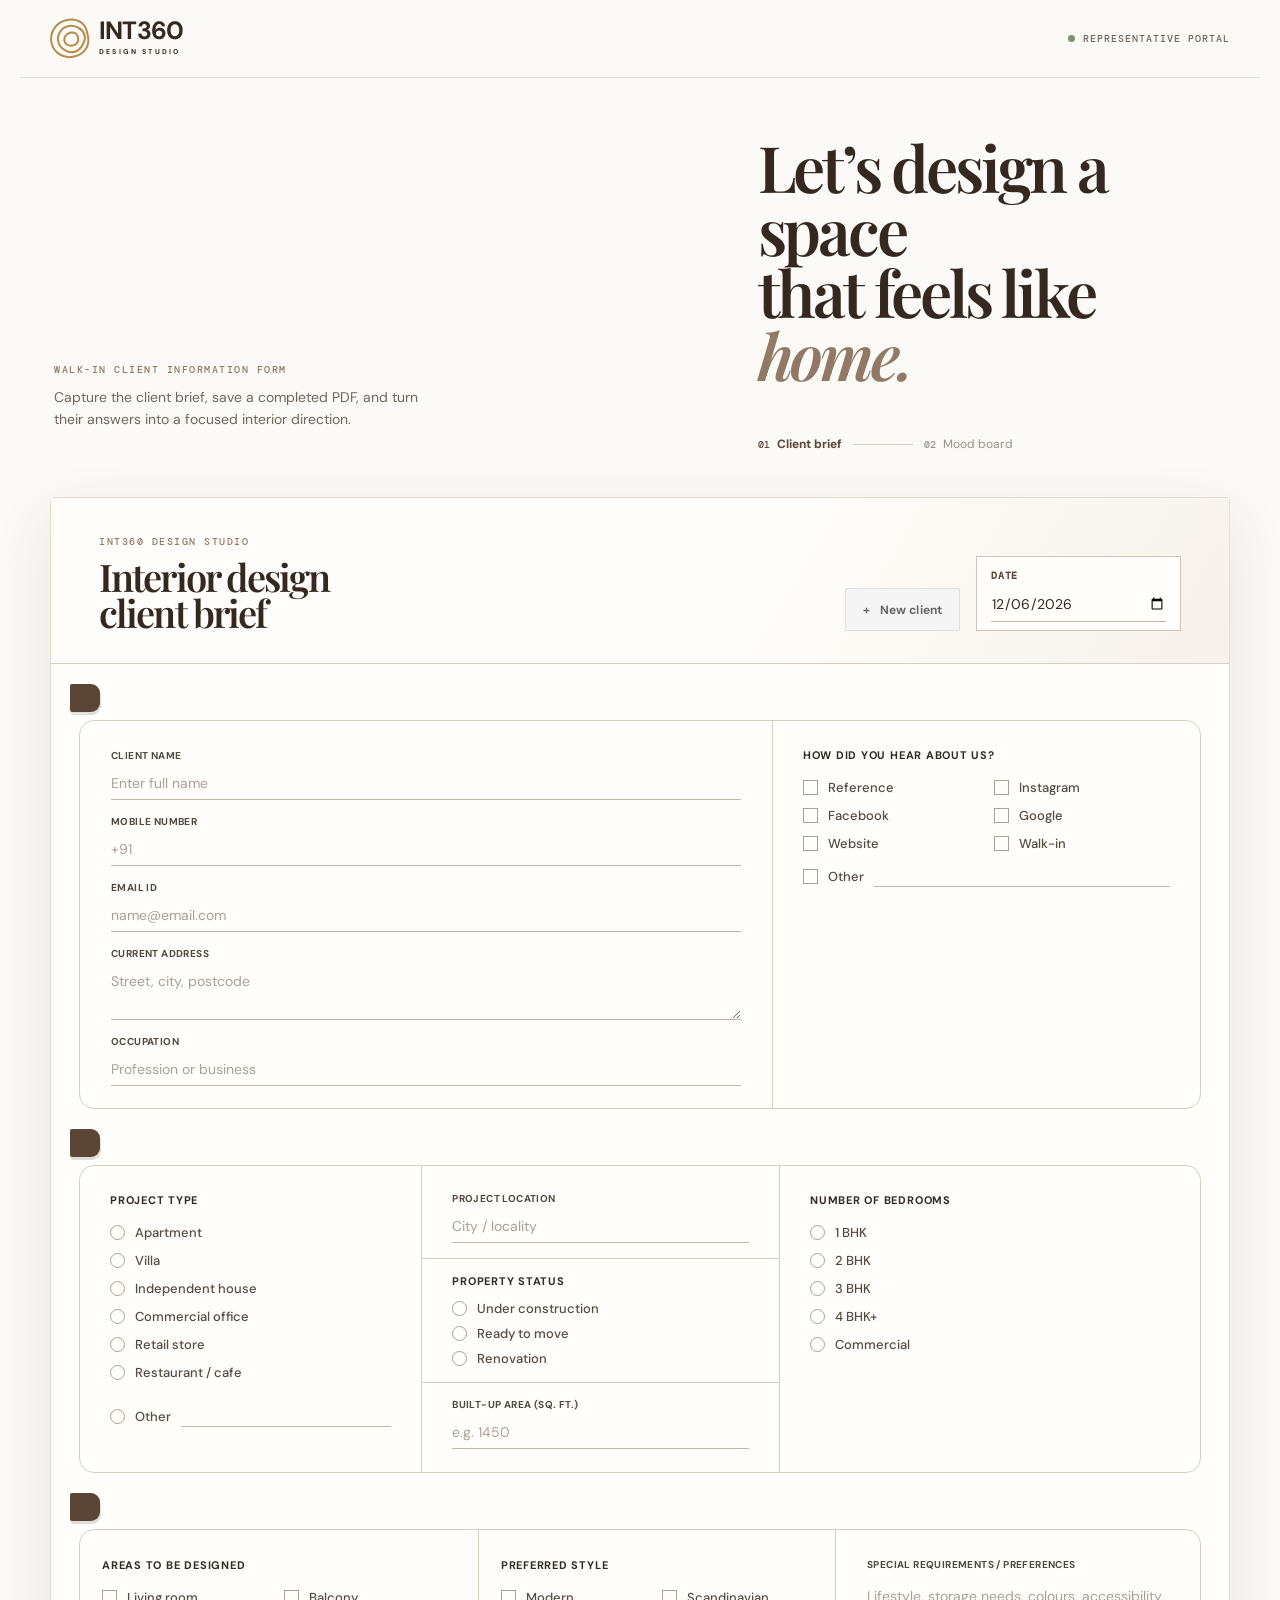
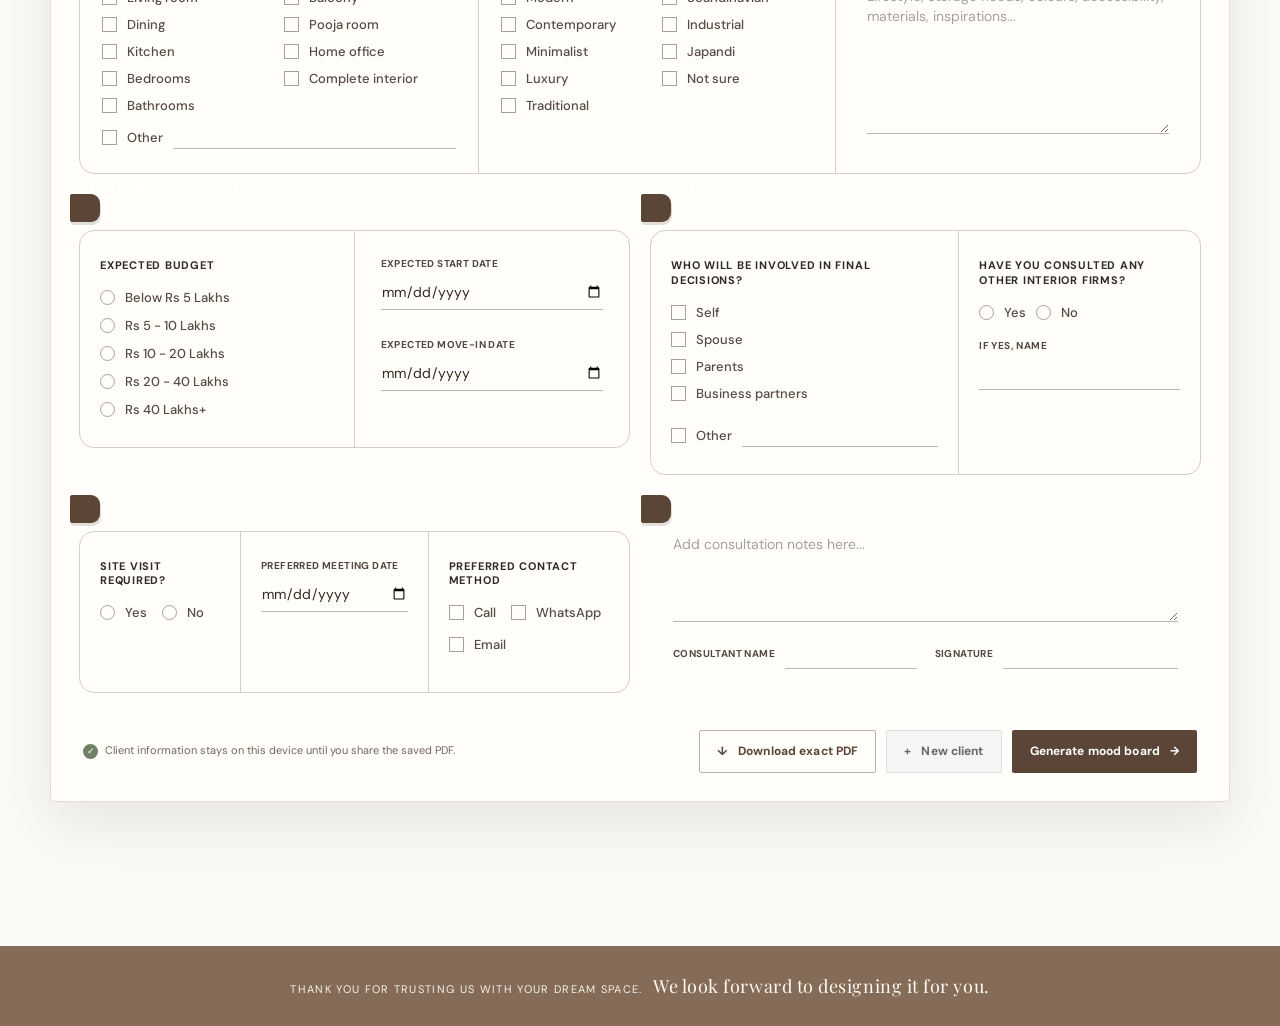
==== commit 381a9322: "Fix button functionality and add top form navigation Key features implemented: - Added duplicate "Ne" ====
--- a/index.html
+++ b/index.html
@@ -42,9 +42,12 @@
               <p class="form-kicker">INT360 DESIGN STUDIO</p>
               <h2 id="form-heading">Interior design<br />client brief</h2>
             </div>
-            <label class="date-field">DATE
-              <input type="date" name="form-date" id="form-date" />
-            </label>
+            <div class="header-actions">
+              <button type="button" class="button tertiary" id="new-client-top"><span>+</span> New client</button>
+              <label class="date-field">DATE
+                <input type="date" name="form-date" id="form-date" />
+              </label>
+            </div>
           </div>
 
           <form id="client-form">
--- a/styles.css
+++ b/styles.css
@@ -42,6 +42,7 @@
 .intake-card { background: #fffefa; box-shadow: 0 21px 60px rgba(82, 62, 47, .11); border: 1px solid #e5ddd2; border-radius: 4px; }
 .form-heading { min-height: 159px; padding: 37px 48px 32px; display: flex; align-items: end; justify-content: space-between; border-bottom: 1px solid var(--line); background: linear-gradient(120deg, #fffdfa 60%, #f6f1ea); }
 .form-heading h2 { margin: 0; font-size: 38px; line-height: .95; }
+.header-actions { display: flex; align-items: end; gap: 16px; }
 .date-field { width: 205px; padding: 12px 14px 8px; color: var(--brown); border: 1px solid #cfc4b9; background: #fffefa; font: 600 10px "DM Mono", monospace; letter-spacing: .08em; }
 .date-field input { display: block; width: 100%; margin-top: 6px; padding: 0 0 3px; border: 0; border-bottom: 1px solid #a99e94; color: var(--ink); font: 13px "DM Sans", sans-serif; background: transparent; outline: 0; }
 form { padding: 0 28px 28px; }
@@ -169,7 +170,8 @@
   .header-meta { display: none; }
   h1 { font-size: 44px; }
   .form-heading { display: block; }
-  .date-field { display: block; width: 100%; margin-top: 25px; }
+  .header-actions { flex-direction: column-reverse; gap: 10px; margin-top: 15px; }
+  .date-field { display: block; width: 100%; margin-top: 0; }
   form { padding: 0 15px 22px; }
   .options.two-columns, .budget-grid, .decision-grid, .followup-grid { grid-template-columns: 1fr; }
   .budget-grid .checkbox-group, .decision-grid .checkbox-group { border-bottom: 1px solid var(--line); border-right: 0; }
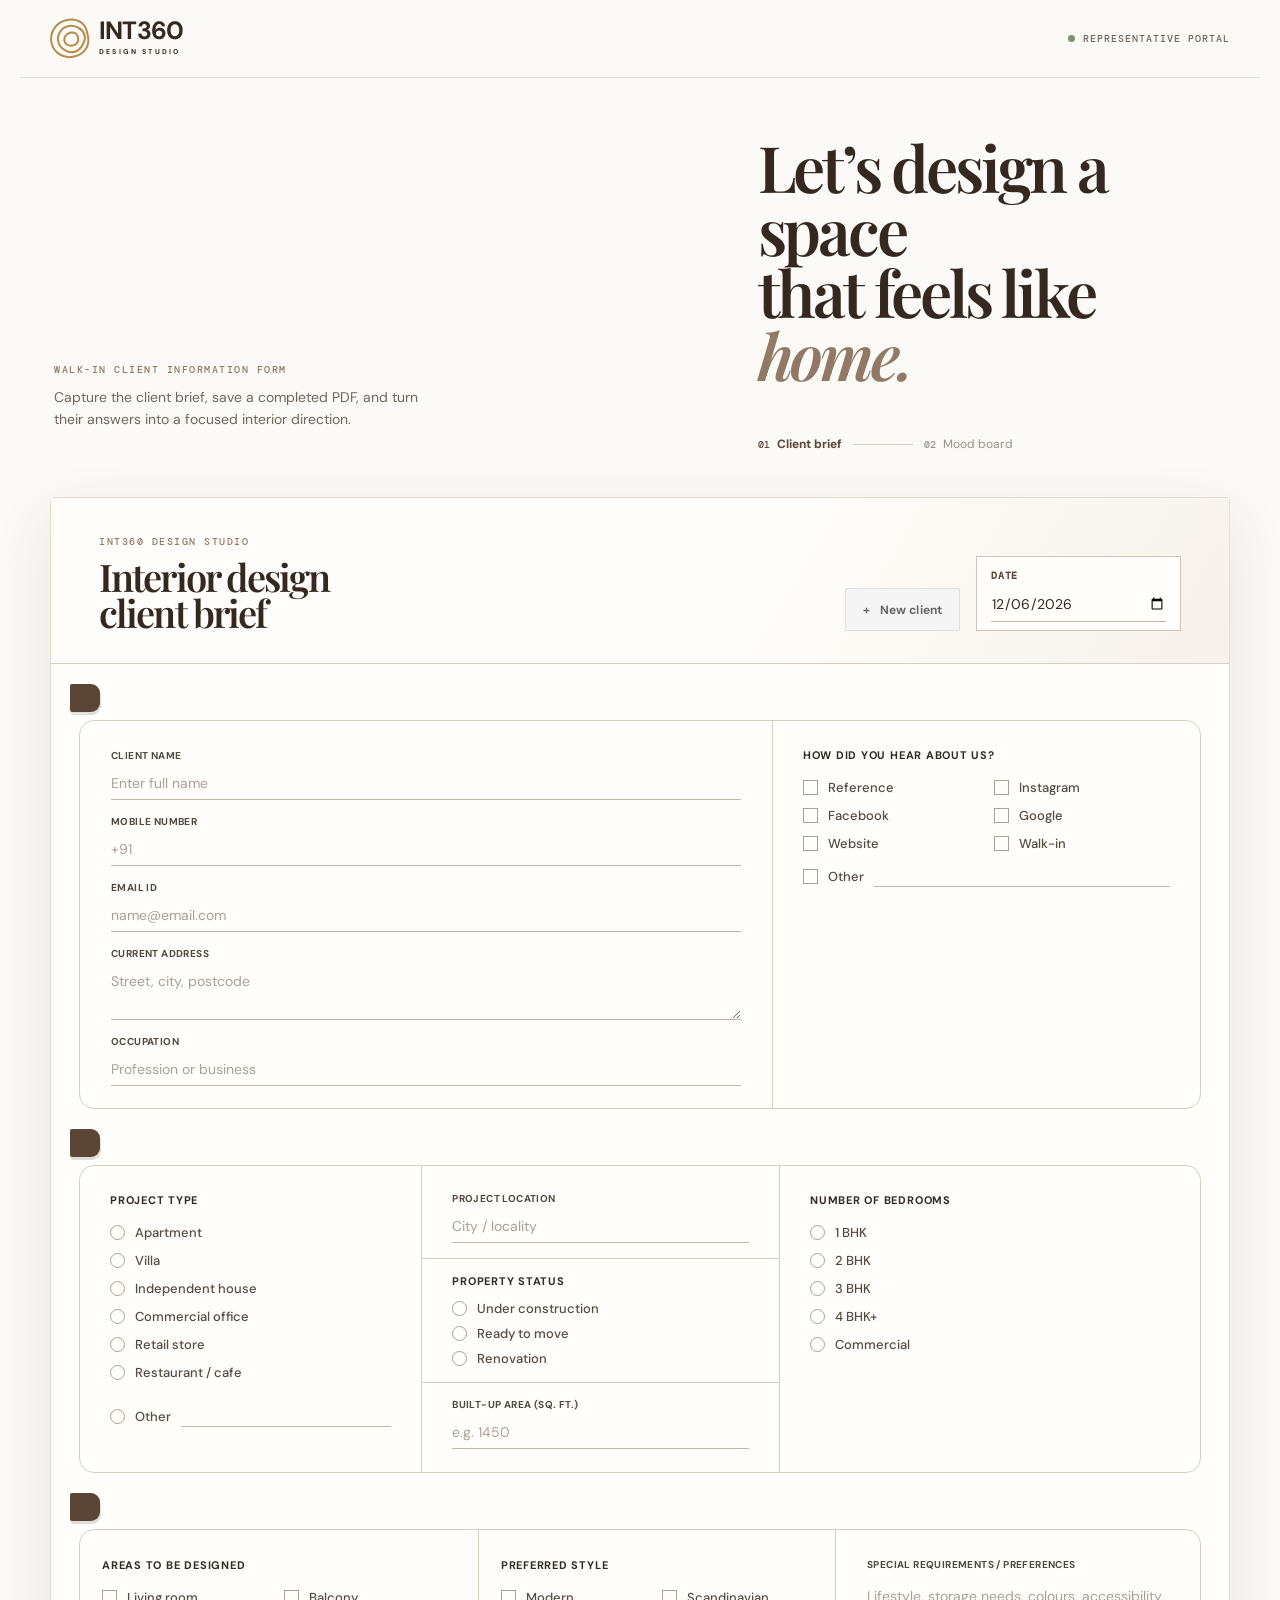
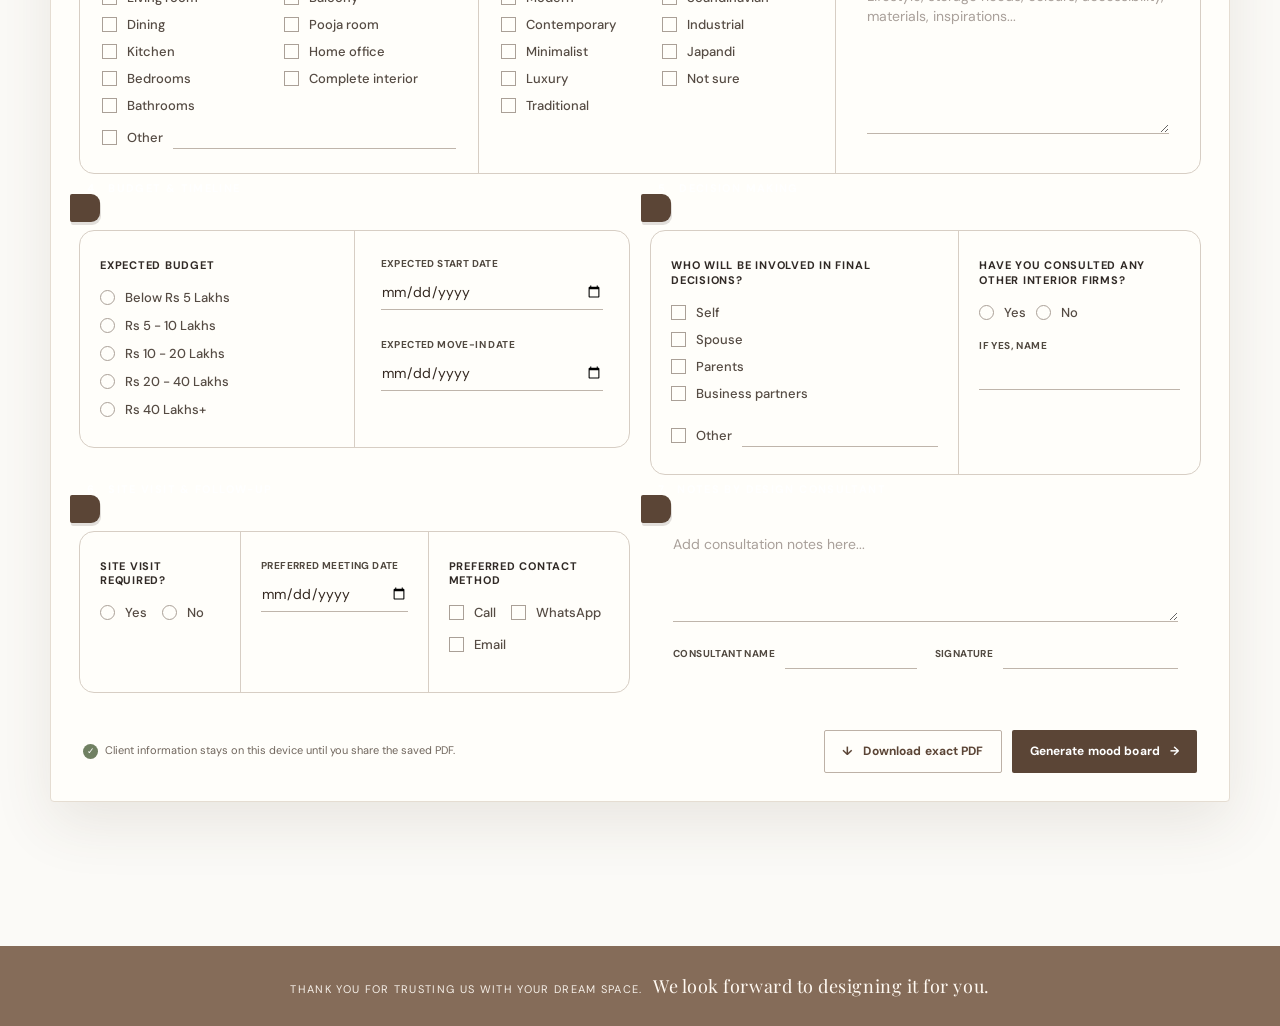
==== commit 8914ceb2: "Update CSS styling for new client button and improve .gitignore configuration - Modified index.html " ====
--- a/index.html
+++ b/index.html
@@ -227,7 +227,6 @@
               <p><span class="privacy-mark">✓</span> Client information stays on this device until you share the saved PDF.</p>
               <div class="action-buttons">
                 <button type="button" class="button secondary" id="save-pdf"><span>↓</span> Download exact PDF</button>
-                <button type="button" class="button tertiary" id="new-client"><span>+</span> New client</button>
                 <button type="submit" class="button primary">Generate mood board <span>→</span></button>
               </div>
               <div id="save-indicator" style="position: fixed; bottom: 20px; right: 20px; background: #443329; color: #fff; padding: 8px 16px; border-radius: 4px; font-size: 13px; opacity: 0; transition: opacity 0.3s ease; pointer-events: none;">Saved</div>
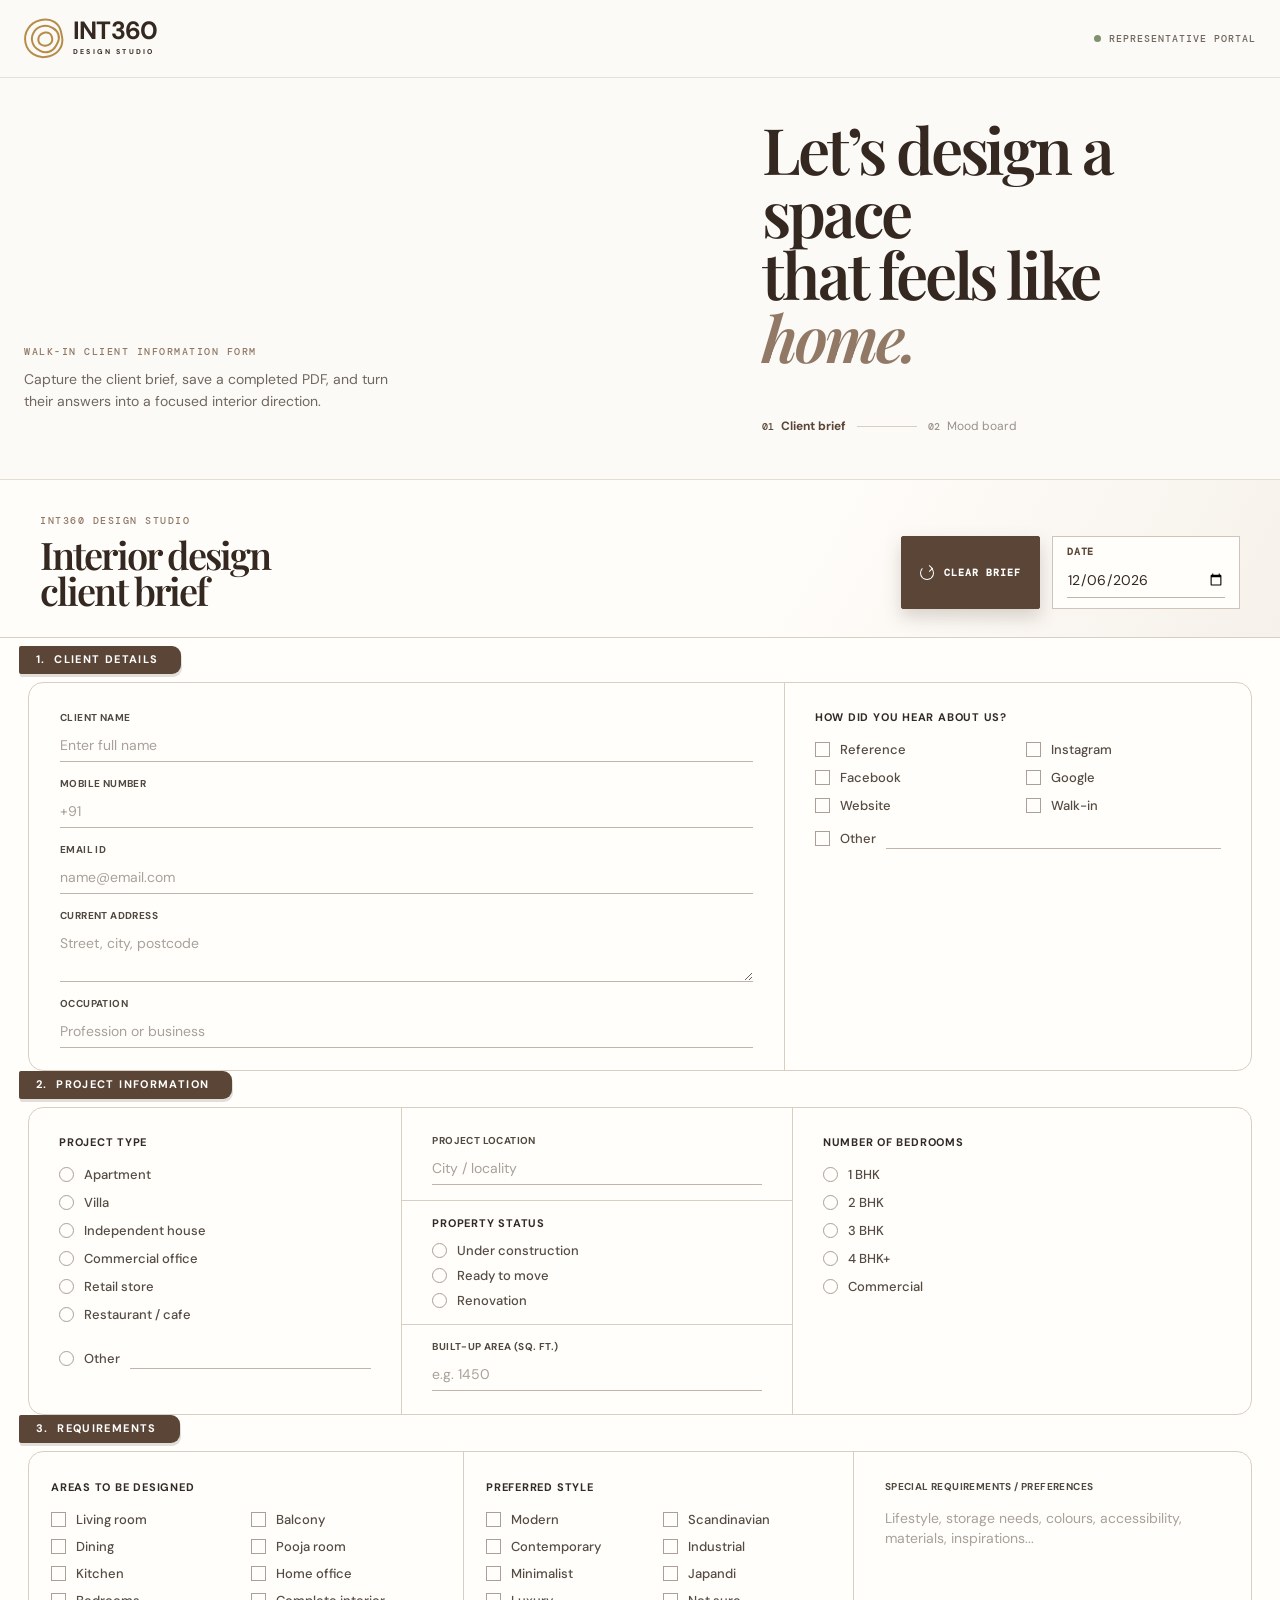
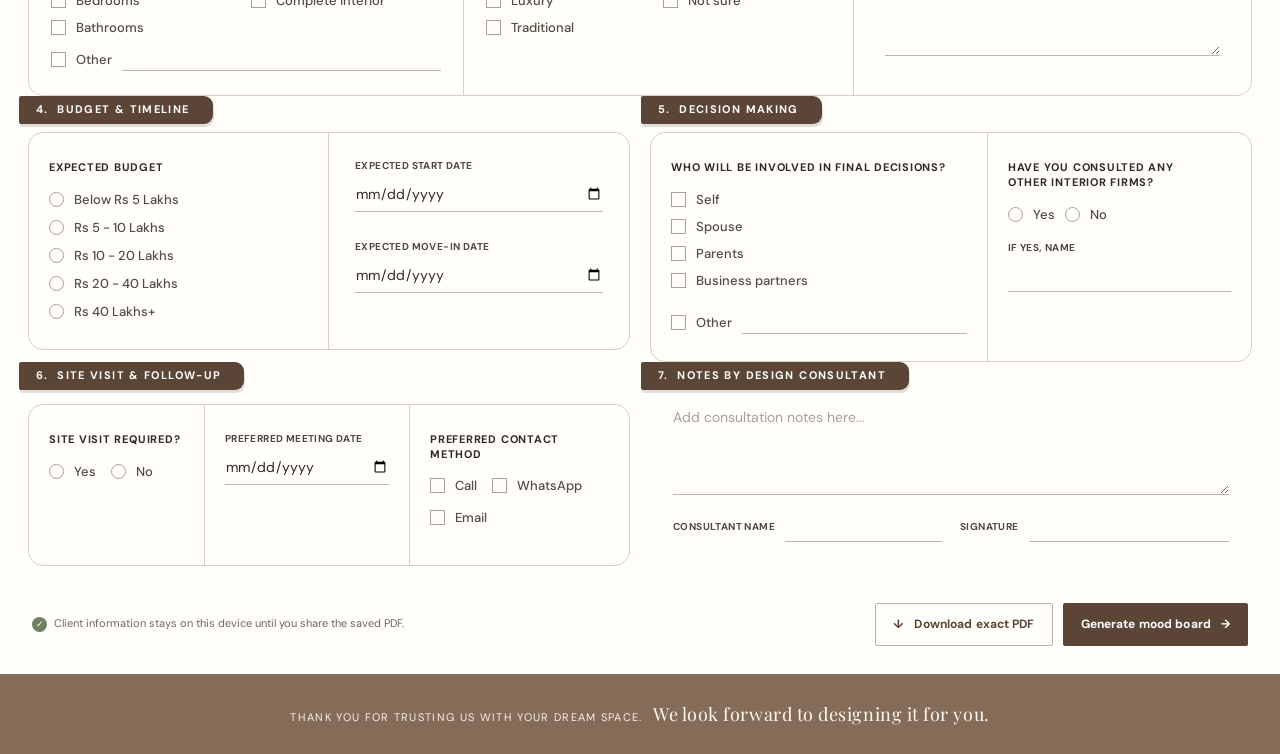
==== commit 0a317f16: "Rename New client to Clear brief and move it to the header. Highlight the reset control as a primary" ====
--- a/index.html
+++ b/index.html
@@ -43,7 +43,10 @@
               <h2 id="form-heading">Interior design<br />client brief</h2>
             </div>
             <div class="header-actions">
-              <button type="button" class="button tertiary" id="new-client-top"><span>+</span> New client</button>
+              <button type="button" class="clear-brief" id="clear-brief" aria-label="Clear this brief and start a new intake">
+                <span class="clear-brief-icon" aria-hidden="true"></span>
+                Clear brief
+              </button>
               <label class="date-field">DATE
                 <input type="date" name="form-date" id="form-date" />
               </label>
--- a/styles.css
+++ b/styles.css
@@ -10,12 +10,32 @@
 }
 
 * { box-sizing: border-box; }
-html { scroll-behavior: smooth; }
-body { margin: 0; color: var(--ink); background: #eee9e1; font-family: "DM Sans", Arial, sans-serif; }
+html {
+  scroll-behavior: smooth;
+  width: 100%;
+  max-width: 100%;
+  overflow-x: hidden;
+}
+body {
+  margin: 0;
+  width: 100%;
+  max-width: 100%;
+  min-height: 100dvh;
+  overflow-x: hidden;
+  color: var(--ink);
+  background: var(--paper);
+  font-family: "DM Sans", Arial, sans-serif;
+}
 button, input, textarea { font: inherit; }
 button { cursor: pointer; }
-.page-shell { overflow: hidden; background: var(--paper); min-height: 100vh; }
-.site-header { height: 78px; max-width: 1240px; margin: auto; display: flex; align-items: center; justify-content: space-between; padding: 0 30px; border-bottom: 1px solid #e7e0d8; }
+.page-shell {
+  width: 100%;
+  max-width: 100%;
+  min-height: 100dvh;
+  overflow-x: hidden;
+  background: var(--paper);
+}
+.site-header { height: 78px; width: 100%; margin: 0; display: flex; align-items: center; justify-content: space-between; padding: 0 24px; border-bottom: 1px solid #e7e0d8; }
 .brand { display: inline-flex; align-items: center; gap: 10px; color: var(--ink); text-decoration: none; letter-spacing: -.05em; }
 .brand b { display: block; font-size: 25px; line-height: 20px; }
 .brand small { display: block; margin-top: 6px; font-size: 7px; letter-spacing: .31em; font-weight: 700; }
@@ -26,8 +46,8 @@
 .header-meta { display: flex; align-items: center; gap: 8px; font: 500 10px "DM Mono", monospace; letter-spacing: .1em; color: var(--muted); }
 .live-dot { width: 7px; height: 7px; background: #80916e; border-radius: 50%; }
 
-main { max-width: 1240px; margin: auto; padding: 58px 30px 76px; }
-.intro { display: grid; grid-template-columns: minmax(0, 1.15fr) minmax(310px, .85fr); column-gap: 70px; align-items: end; padding: 0 4px 45px; }
+main { width: 100%; max-width: none; margin: 0; padding: 40px 0 0; }
+.intro { display: grid; grid-template-columns: minmax(0, 1.15fr) minmax(0, .85fr); column-gap: 70px; align-items: end; padding: 0 24px 45px; }
 .eyebrow, .form-kicker { margin: 0 0 11px; color: var(--clay); text-transform: uppercase; letter-spacing: .15em; font: 500 10px "DM Mono", monospace; }
 h1, h2 { font-family: "Playfair Display", Georgia, serif; font-weight: 600; letter-spacing: -.05em; }
 h1 { margin: 0; max-width: 700px; font-size: clamp(40px, 5vw, 68px); line-height: .98; }
@@ -39,19 +59,140 @@
 .progress .active { color: var(--brown); font-weight: 700; }
 .progress i { height: 1px; width: 60px; background: var(--line); }
 
-.intake-card { background: #fffefa; box-shadow: 0 21px 60px rgba(82, 62, 47, .11); border: 1px solid #e5ddd2; border-radius: 4px; }
-.form-heading { min-height: 159px; padding: 37px 48px 32px; display: flex; align-items: end; justify-content: space-between; border-bottom: 1px solid var(--line); background: linear-gradient(120deg, #fffdfa 60%, #f6f1ea); }
+.intake-card {
+  width: 100%;
+  max-width: 100%;
+  background: #fffefa;
+  box-shadow: none;
+  border: 0;
+  border-top: 1px solid #e5ddd2;
+  border-radius: 0;
+  overflow: hidden;
+}
+.form-heading {
+  display: flex;
+  align-items: flex-end;
+  justify-content: space-between;
+  gap: 28px;
+  min-height: 0;
+  padding: 34px 40px 28px;
+  border-bottom: 1px solid var(--line);
+  background: linear-gradient(120deg, #fffdfa 60%, #f6f1ea);
+}
+.form-heading > div:first-child { min-width: 0; }
+.form-kicker { margin: 0 0 10px; }
 .form-heading h2 { margin: 0; font-size: 38px; line-height: .95; }
-.header-actions { display: flex; align-items: end; gap: 16px; }
-.date-field { width: 205px; padding: 12px 14px 8px; color: var(--brown); border: 1px solid #cfc4b9; background: #fffefa; font: 600 10px "DM Mono", monospace; letter-spacing: .08em; }
-.date-field input { display: block; width: 100%; margin-top: 6px; padding: 0 0 3px; border: 0; border-bottom: 1px solid #a99e94; color: var(--ink); font: 13px "DM Sans", sans-serif; background: transparent; outline: 0; }
-form { padding: 0 28px 28px; }
-fieldset { min-inline-size: 0; margin: 0; padding: 28px 0 0; border: 0; }
+.header-actions {
+  display: flex;
+  flex-shrink: 0;
+  align-items: stretch;
+  gap: 12px;
+}
+.date-field {
+  display: flex;
+  flex-direction: column;
+  justify-content: center;
+  width: 188px;
+  min-height: 52px;
+  padding: 8px 14px 10px;
+  color: var(--brown);
+  border: 1px solid #cfc4b9;
+  background: #fffefa;
+  font: 600 10px "DM Mono", monospace;
+  letter-spacing: .08em;
+}
+.date-field input {
+  display: block;
+  width: 100%;
+  margin-top: 5px;
+  padding: 0 0 2px;
+  border: 0;
+  border-bottom: 1px solid #a99e94;
+  color: var(--ink);
+  font: 13px "DM Sans", sans-serif;
+  background: transparent;
+  outline: 0;
+}
+.clear-brief {
+  display: inline-flex;
+  align-items: center;
+  justify-content: center;
+  gap: 10px;
+  min-height: 52px;
+  padding: 0 18px;
+  border: 1px solid var(--brown);
+  border-radius: 2px;
+  background: var(--brown);
+  color: #fff;
+  font: 600 10px "DM Mono", monospace;
+  letter-spacing: .1em;
+  text-transform: uppercase;
+  cursor: pointer;
+  box-shadow: 0 8px 18px rgba(91, 69, 54, .22);
+  transition: background .15s ease, transform .15s ease, box-shadow .15s ease;
+}
+.clear-brief:hover {
+  background: #4a372c;
+  transform: translateY(-1px);
+  box-shadow: 0 10px 22px rgba(91, 69, 54, .28);
+}
+.clear-brief-icon {
+  width: 14px;
+  height: 14px;
+  border: 1.5px solid currentColor;
+  border-radius: 50%;
+  border-top-color: transparent;
+  position: relative;
+  flex: 0 0 auto;
+}
+.clear-brief-icon::after {
+  content: "";
+  position: absolute;
+  top: -1px;
+  right: 1px;
+  width: 4px;
+  height: 4px;
+  border-top: 1.5px solid currentColor;
+  border-right: 1.5px solid currentColor;
+  transform: rotate(45deg);
+}
+form { padding: 8px 28px 28px; }
+fieldset { min-inline-size: 0; margin: 0; padding: 22px 0 0; border: 0; }
 .form-section { position: relative; }
-legend { padding: 0; color: #fff; text-transform: uppercase; letter-spacing: .125em; font-size: 11px; font-weight: 700; }
+legend {
+  position: relative;
+  z-index: 1;
+  display: inline-block;
+  width: max-content;
+  max-width: calc(100% - 16px);
+  height: 28px;
+  margin: 0 0 -14px;
+  padding: 7px 8px 0;
+  border: 0;
+  color: #fff;
+  background: transparent;
+  text-transform: uppercase;
+  letter-spacing: .125em;
+  font-size: 11px;
+  font-weight: 700;
+  line-height: 1.2;
+  isolation: isolate;
+}
+legend::before {
+  content: "";
+  position: absolute;
+  z-index: -1;
+  left: -9px;
+  top: 0;
+  right: -15px;
+  width: auto;
+  height: 28px;
+  padding: 0;
+  border-radius: 2px 9px 9px 2px;
+  background: var(--brown);
+  box-shadow: 1px 3px 0 rgba(50, 37, 29, .14);
+}
 legend span { margin-right: 4px; }
-legend::before { content: ""; position: absolute; z-index: 0; left: -9px; top: 20px; width: fit-content; height: 28px; padding: 0 15px; border-radius: 2px 9px 9px 2px; background: var(--brown); box-shadow: 1px 3px 0 rgba(50, 37, 29, .14); }
-legend { position: relative; z-index: 1; height: 28px; padding: 7px 8px 0; }
 .client-grid, .project-grid, .requirements-grid, .budget-grid, .decision-grid, .followup-grid { border: 1px solid var(--line); border-radius: 15px; overflow: hidden; display: grid; }
 .client-grid { grid-template-columns: 3fr 1.85fr; }
 .field-stack { padding: 28px 31px 22px; border-right: 1px solid var(--line); }
@@ -66,7 +207,7 @@
 .group-title { margin: 0 0 16px; color: #312a26; text-transform: uppercase; letter-spacing: .07em; font-size: 11px; font-weight: 700; line-height: 1.35; }
 .options { display: grid; gap: 11px; }
 .options.two-columns { grid-template-columns: repeat(2, minmax(0, 1fr)); column-gap: 16px; }
-.options label, .other-input { display: flex; align-items: center; gap: 10px; color: #554b43; text-transform: none; letter-spacing: 0; font-size: 13px; font-weight: 500; white-space: nowrap; }
+.options label, .other-input { display: flex; align-items: center; gap: 10px; color: #554b43; text-transform: none; letter-spacing: 0; font-size: 13px; font-weight: 500; white-space: normal; min-width: 0; }
 input[type="checkbox"], input[type="radio"] { appearance: none; width: 15px; height: 15px; flex: 0 0 15px; margin: 0; border: 1px solid #aaa097; background: #fffefa; display: grid; place-content: center; cursor: pointer; }
 input[type="radio"] { border-radius: 50%; }
 input[type="checkbox"]::after, input[type="radio"]::after { content: ""; width: 7px; height: 7px; transform: scale(0); background: var(--brown); transition: transform .12s ease; }
@@ -116,15 +257,14 @@
 .form-actions { display: flex; justify-content: space-between; align-items: center; padding: 37px 4px 0; gap: 20px; }
 .form-actions p { margin: 0; max-width: 390px; color: var(--muted); font-size: 11px; line-height: 1.45; }
 .privacy-mark { display: inline-grid; place-items: center; width: 15px; height: 15px; margin-right: 4px; border-radius: 50%; color: #fff; background: #708062; font-size: 9px; }
-.action-buttons { display: flex; gap: 10px; }
+.action-buttons { display: flex; gap: 10px; flex-shrink: 0; }
 .button { display: inline-flex; align-items: center; justify-content: center; gap: 10px; min-height: 43px; padding: 0 17px; border: 1px solid transparent; border-radius: 2px; font-size: 12px; font-weight: 700; letter-spacing: .01em; transition: transform .15s ease, background .15s ease; }
 .button:hover { transform: translateY(-1px); }
 .button.primary { color: #fff; background: var(--brown); }
 .button.secondary { color: var(--brown); border-color: #bdb1a6; background: transparent; }
-.button.tertiary { color: #666; border-color: #e0e0e0; background: #f5f5f5; }
 .button.dark { color: #fff; background: var(--ink); }
 
-.moodboard { margin-top: 72px; scroll-margin-top: 20px; }
+.moodboard { margin-top: 0; padding: 48px 24px 56px; scroll-margin-top: 20px; border-top: 1px solid var(--line); }
 .moodboard-heading { display: flex; align-items: flex-end; justify-content: space-between; gap: 25px; margin-bottom: 24px; }
 .moodboard-heading h2 { margin: 0; font-size: clamp(34px, 4.4vw, 53px); line-height: 1; }
 .direction-strip { display: grid; grid-template-columns: 1.05fr .78fr 1.05fr 1.05fr auto; gap: 22px; align-items: center; padding: 21px 23px; background: var(--brown); color: #fff; }
@@ -148,30 +288,34 @@
 .board-notes p { position: relative; margin: 0 0 18px; font: 600 21px/1.18 "Playfair Display", Georgia, serif; }
 .board-notes .note-label { color: #dac4af; }
 .board-footnote { margin: 15px 0 0; color: var(--muted); font-size: 11px; }
-footer { margin-top: 68px; padding: 28px; color: #f5efe8; text-align: center; letter-spacing: .12em; background: #856c59; font-size: 11px; text-transform: uppercase; }
+footer { margin: 0; padding: 28px 24px; color: #f5efe8; text-align: center; letter-spacing: .12em; background: #856c59; font-size: 11px; text-transform: uppercase; }
 footer em { margin-left: 6px; color: #fff9f2; letter-spacing: .03em; text-transform: none; font: 18px "Playfair Display", Georgia, serif; }
 #toast { position: fixed; z-index: 10; left: 50%; bottom: 28px; transform: translate(-50%, 20px); opacity: 0; padding: 12px 17px; border-radius: 3px; color: #fff; background: var(--ink); box-shadow: 0 8px 25px rgba(30, 20, 14, .2); transition: .25s ease; pointer-events: none; font-size: 13px; }
 #toast.show { transform: translate(-50%, 0); opacity: 1; }
 
 @media (max-width: 850px) {
-  main { padding: 40px 18px 56px; }
-  .site-header { padding: 0 18px; }
+  main { padding: 32px 0 0; }
+  .site-header { padding: 0 16px; }
+  .intro { padding: 0 16px 35px; }
+  .moodboard { padding: 36px 16px 48px; }
   .intro { grid-template-columns: 1fr; gap: 26px; padding-bottom: 35px; }
   .client-grid, .project-grid, .requirements-grid { grid-template-columns: 1fr; }
   .field-stack, .bordered-right { border-right: 0; border-bottom: 1px solid var(--line); }
   .project-middle, .checkbox-group { padding: 25px; }
   .split-row { grid-template-columns: 1fr; gap: 0; }
-  .form-heading { padding: 30px 28px; }
+  .form-heading { padding: 28px 24px 24px; gap: 20px; }
   .form-heading h2 { font-size: 32px; }
+  .header-actions { gap: 10px; }
+  .clear-brief, .date-field { min-height: 48px; }
   .requirements-grid .checkbox-group { padding: 25px; }
   .special-field { min-height: 180px; }
 }
 @media (max-width: 570px) {
   .header-meta { display: none; }
   h1 { font-size: 44px; }
-  .form-heading { display: block; }
-  .header-actions { flex-direction: column-reverse; gap: 10px; margin-top: 15px; }
-  .date-field { display: block; width: 100%; margin-top: 0; }
+  .form-heading { display: flex; flex-direction: column; align-items: stretch; padding: 26px 20px 22px; }
+  .header-actions { flex-direction: column-reverse; gap: 10px; width: 100%; }
+  .date-field, .clear-brief { width: 100%; }
   form { padding: 0 15px 22px; }
   .options.two-columns, .budget-grid, .decision-grid, .followup-grid { grid-template-columns: 1fr; }
   .budget-grid .checkbox-group, .decision-grid .checkbox-group { border-bottom: 1px solid var(--line); border-right: 0; }
@@ -193,7 +337,7 @@
 @media print {
   @page { size: A4; margin: 7mm; }
   body { background: #fff; }
-  .site-header, .intro, .moodboard, footer, #toast, .form-actions { display: none !important; }
+  .site-header, .intro, .moodboard, footer, #toast, .form-actions, .clear-brief { display: none !important; }
   main { max-width: none; padding: 0; }
   .intake-card { border: 0; box-shadow: none; }
   .form-heading { min-height: 75px; padding: 12px 18px; }
@@ -204,7 +348,7 @@
   form { padding: 0 12px 12px; }
   fieldset { padding-top: 16px; break-inside: avoid; }
   legend { height: 18px; padding-top: 4px; font-size: 7px; }
-  legend::before { top: 11px; height: 18px; }
+  legend::before { height: 18px; left: -6px; padding: 0 10px; }
   .client-grid, .project-grid, .requirements-grid, .budget-grid, .decision-grid, .followup-grid { border-radius: 8px; }
   .field-stack, .checkbox-group, .project-middle, .special-field, .budget-grid .checkbox-group, .decision-grid .checkbox-group, .followup-grid .checkbox-group, .followup-grid > label { padding: 13px 14px; }
   .group-title { margin-bottom: 8px; font-size: 7px; }
